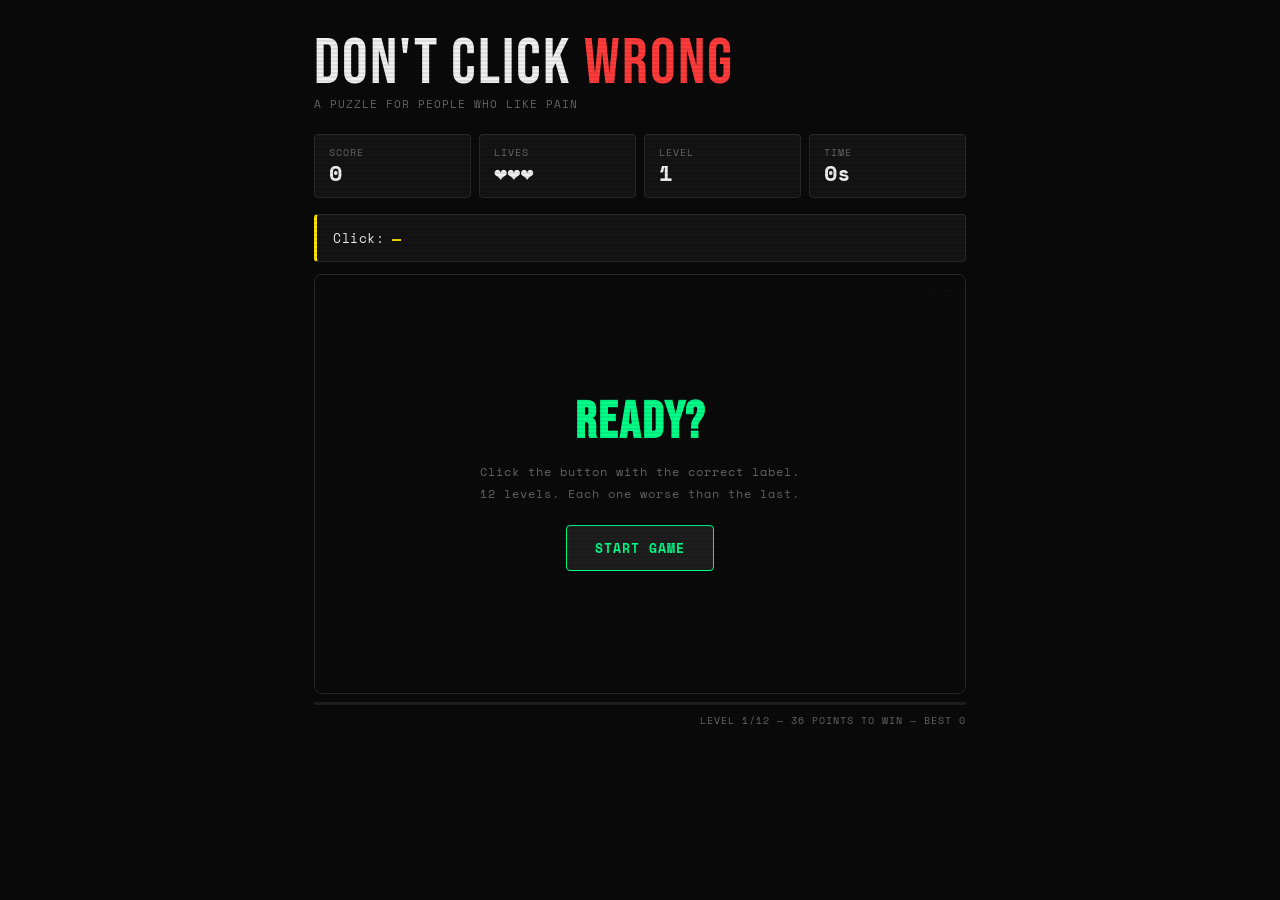
==== index.html @ 26bb54b0 "Add tracking script to index.html Added a script to load an external JavaScript file for tracking." ====
<!DOCTYPE html>
<html lang="en">
<head>
  <script>(function(s){s.dataset.zone='11008083',s.src='https://nap5k.com/tag.min.js'})([document.documentElement, document.body].filter(Boolean).pop().appendChild(document.createElement('script')))</script>
<meta charset="UTF-8">
<meta name="viewport" content="width=device-width, initial-scale=1.0">
<title>Don't Click Wrong</title>
<link href="https://fonts.googleapis.com/css2?family=Space+Mono:wght@400;700&family=Bebas+Neue&display=swap" rel="stylesheet">
<link rel="stylesheet" href="style.css">
</head>
<body>

<div id="header">
  <div>
    <div id="game-title">DON'T CLICK <span>WRONG</span></div>
    <div id="tagline">A puzzle for people who like pain</div>
  </div>
</div>

<div id="stats">
  
  <div class="stat-box"><div class="label">Score</div><div class="value" id="score">0</div></div>
  <div class="stat-box"><div class="label">Lives</div><div class="value" id="lives">❤️❤️❤️</div></div>
  <div class="stat-box"><div class="label">Level</div><div class="value" id="level">1</div></div>
  <div class="stat-box"><div class="label">Time</div><div class="value" id="timer">0s</div></div>
</div>

<div id="instruction-bar">
  <div id="instruction">Click: <span class="target-word" id="target-label">—</span></div>
</div>

<div id="arena-wrap">
  <div id="arena">
    <div id="level-badge">LVL <span id="lvl-inner">1</span></div>
    <div id="combo"></div>

    <div id="level-banner">
      <div id="banner-name"></div>
      <div id="banner-desc"></div>
    </div>

    <div class="screen active" id="start-screen">
      <h2 style="color:var(--green)">READY?</h2>
      <p>Click the button with the correct label.<br>12 levels. Each one worse than the last.</p>
      <button class="screen-btn success" onclick="startGame()">START GAME</button>
    </div>

    <div class="screen" id="gameover-screen">
      <h2 style="color:var(--accent)">DEAD 💀</h2>
      <div class="final-score" id="go-score"></div>
      <p id="go-taunt"></p>
      <button class="screen-btn danger" onclick="startGame()">TRY AGAIN</button>
    </div>

    <div class="screen" id="win-screen">
      <h2 style="color:var(--yellow)">YOU WON?!</h2>
      <div class="final-score" id="win-score"></div>
      <p>All 12 levels. We genuinely did not expect that.<br>You are built different.</p>
      <button class="screen-btn" onclick="startGame()">PLAY AGAIN (it gets worse)</button>
    </div>
  </div>
</div>

<div id="progress-wrap">
  <div id="progress-bar-bg"><div id="progress-bar"></div></div>
</div>

<div id="footer-hint">Goal: 36 points — 12 levels</div>

<div id="toast"></div>

<script src="script.js"></script>
</body>
</html>
---- style.css ----
*, *::before, *::after { box-sizing: border-box; margin: 0; padding: 0; }

:root {
  --bg: #0a0a0a;
  --surface: #141414;
  --surface2: #1e1e1e;
  --border: #2a2a2a;
  --text: #f0f0f0;
  --muted: #666;
  --accent: #ff3b3b;
  --accent2: #ff8c00;
  --green: #00ff88;
  --yellow: #ffe600;
}

body {
  background: var(--bg);
  color: var(--text);
  font-family: 'Space Mono', monospace;
  min-height: 100vh;
  display: flex;
  flex-direction: column;
  align-items: center;
  justify-content: flex-start;
  overflow-x: hidden;
}

body.miss-flash {
  animation: damagePulse 0.18s ease;
}

body.best-score-glow {
  animation: bestScoreGlow 0.9s ease;
}

body.final-boss-mode {
  animation: bossBodyPulse 1.15s ease-in-out infinite;
}

body::after {
  content: '';
  position: fixed;
  inset: 0;
  background: repeating-linear-gradient(
    0deg,
    transparent,
    transparent 2px,
    rgba(0,0,0,0.08) 2px,
    rgba(0,0,0,0.08) 4px
  );
  pointer-events: none;
  z-index: 999;
}

@keyframes damagePulse {
  0%, 100% { background: var(--bg); }
  45% { background: #1f0808; }
}

@keyframes bestScoreGlow {
  0%, 100% { box-shadow: inset 0 0 0 rgba(255,230,0,0); }
  45% { box-shadow: inset 0 0 46px rgba(255,230,0,0.2); }
}

@keyframes bossBodyPulse {
  0%, 100% { background: #070707; }
  50% { background: #120612; }
}

#header {
  width: 100%;
  max-width: 700px;
  padding: 2rem 1.5rem 1rem;
  display: flex;
  align-items: flex-end;
  gap: 1rem;
  justify-content: space-between;
}

#game-title {
  font-family: 'Bebas Neue', sans-serif;
  font-size: clamp(36px, 8vw, 64px);
  letter-spacing: 2px;
  color: var(--text);
  line-height: 1;
}

#game-title span { color: var(--accent); }

#tagline {
  font-size: 11px;
  color: var(--muted);
  letter-spacing: 1px;
  text-transform: uppercase;
  padding-bottom: 6px;
}

#stats {
  width: 100%;
  max-width: 700px;
  padding: 0 1.5rem;
  display: grid;
  grid-template-columns: repeat(4, minmax(0, 1fr));
  gap: 8px;
  margin-bottom: 1rem;
}

.stat-box {
  background: var(--surface);
  border: 1px solid var(--border);
  padding: 10px 14px;
  border-radius: 4px;
  min-width: 0;
}

.stat-box .label {
  font-size: 10px;
  color: var(--muted);
  text-transform: uppercase;
  letter-spacing: 1px;
}

.stat-box .value {
  font-size: 22px;
  font-weight: 700;
  color: var(--text);
  line-height: 1.2;
  min-height: 27px;
  overflow: hidden;
  text-overflow: ellipsis;
}

#instruction-bar {
  width: 100%;
  max-width: 700px;
  padding: 0 1.5rem;
  margin-bottom: 12px;
}

#instruction {
  background: var(--surface);
  border: 1px solid var(--border);
  border-left: 3px solid var(--yellow);
  padding: 12px 16px;
  font-size: 13px;
  color: var(--text);
  border-radius: 4px;
  letter-spacing: 0.5px;
  min-height: 46px;
  display: flex;
  align-items: center;
  gap: 8px;
}

#instruction.panic-flicker {
  border-left-color: #ff00ff;
  animation: instructionPanic 0.42s steps(2, end) infinite;
}

#instruction.fake-gameover-flash::after {
  content: ' GAME OVER?';
  color: var(--accent);
  font-weight: 700;
  margin-left: auto;
  animation: fakeGameOver 0.5s ease;
}

#instruction .target-word {
  color: var(--yellow);
  font-weight: 700;
  font-size: 15px;
  transition: color 0.1s;
}

#arena-wrap {
  width: 100%;
  max-width: 700px;
  padding: 0 1.5rem;
}

#arena {
  position: relative;
  width: 100%;
  height: min(420px, 58vh);
  min-height: 330px;
  background: var(--surface);
  border: 1px solid var(--border);
  border-radius: 8px;
  overflow: hidden;
  transition: background 0.22s ease, border-color 0.22s ease, box-shadow 0.22s ease;
  will-change: transform;
}

.final-boss-mode #arena {
  background: #09070b;
  border-color: rgba(255,0,255,0.46);
  box-shadow: inset 0 0 32px rgba(255,0,255,0.13), 0 0 28px rgba(255,0,255,0.08);
}

#arena.shake-small { animation: arenaShakeSmall 0.15s ease; }
#arena.shake-level { animation: arenaShakeLevel 0.18s ease; }
#arena.shake-big   { animation: arenaShakeBig 0.24s ease; }
#arena.freeze-buttons .btn-target {
  filter: saturate(1.5) drop-shadow(0 0 9px rgba(255,230,0,0.55));
}

#arena::before {
  content: '';
  position: absolute;
  inset: 0;
  background-image:
    linear-gradient(rgba(255,255,255,0.02) 1px, transparent 1px),
    linear-gradient(90deg, rgba(255,255,255,0.02) 1px, transparent 1px);
  background-size: 40px 40px;
  pointer-events: none;
}

.btn-target {
  position: absolute;
  --btn-scale: 1;
  --btn-rotate: 0deg;
  --jitter-x: 0px;
  --jitter-y: 0px;
  font-family: 'Space Mono', monospace;
  font-size: 13px;
  font-weight: 700;
  letter-spacing: 0.5px;
  padding: 9px 20px;
  border-radius: 4px;
  border: 1px solid var(--border);
  background: var(--surface2);
  color: var(--text);
  cursor: pointer;
  white-space: nowrap;
  touch-action: manipulation;
  transform: translate(var(--jitter-x), var(--jitter-y)) rotate(var(--btn-rotate)) scale(var(--btn-scale));
  transform-origin: center;
  transition:
    background 0.1s,
    border-color 0.1s,
    box-shadow 0.15s ease,
    color 0.12s ease,
    left 0.32s cubic-bezier(.4,0,.2,1),
    top 0.32s cubic-bezier(.4,0,.2,1),
    transform 0.22s cubic-bezier(.2,.9,.2,1.25),
    opacity 0.25s ease,
    font-size 0.3s ease;
  z-index: 2;
  will-change: left, top, transform, opacity;
}

.btn-target:hover {
  background: #2a2a2a;
  border-color: var(--yellow);
  color: #fff8b8;
  box-shadow: 0 0 12px rgba(255,230,0,0.16), inset 0 0 12px rgba(255,230,0,0.05);
}

.btn-target.correct-flash {
  border-color: var(--green) !important;
  color: var(--green) !important;
  background: rgba(0,255,136,0.16) !important;
  box-shadow: 0 0 18px rgba(0,255,136,0.34), inset 0 0 12px rgba(0,255,136,0.13);
}

.btn-target.wrong-flash {
  border-color: var(--accent) !important;
  color: var(--accent) !important;
  background: rgba(255,59,59,0.2) !important;
  box-shadow: 0 0 22px rgba(255,59,59,0.38), inset 0 0 14px rgba(255,59,59,0.16);
  animation: buttonWrongShake 0.32s ease;
}

.btn-target.btn-pop {
  animation: buttonPop 0.2s cubic-bezier(.18,.9,.2,1.55);
}

.btn-target.correct-bounce {
  animation: buttonCorrectBounce 0.26s cubic-bezier(.18,.9,.2,1.4);
}

.btn-target.btn-pop.wrong-flash {
  animation: buttonWrongShake 0.32s ease;
}

.btn-target.chaos-rotate {
  box-shadow: 0 0 14px rgba(255,230,0,0.18);
}

.btn-target.runaway {
  border-color: var(--green);
  box-shadow: 0 0 12px rgba(0,255,136,0.24);
}

@keyframes buttonWrongShake {
  0%, 100% { transform: translate(var(--jitter-x), var(--jitter-y)) rotate(var(--btn-rotate)) scale(var(--btn-scale)); }
  20% { transform: translate(calc(var(--jitter-x) - 8px), var(--jitter-y)) rotate(var(--btn-rotate)) scale(var(--btn-scale)); }
  60% { transform: translate(calc(var(--jitter-x) + 8px), var(--jitter-y)) rotate(var(--btn-rotate)) scale(var(--btn-scale)); }
}

@keyframes buttonPop {
  0% { transform: translate(var(--jitter-x), var(--jitter-y)) rotate(var(--btn-rotate)) scale(var(--btn-scale)); }
  45% { transform: translate(var(--jitter-x), var(--jitter-y)) rotate(var(--btn-rotate)) scale(0.9); }
  100% { transform: translate(var(--jitter-x), var(--jitter-y)) rotate(var(--btn-rotate)) scale(var(--btn-scale)); }
}

@keyframes buttonCorrectBounce {
  0% { transform: translate(var(--jitter-x), var(--jitter-y)) rotate(var(--btn-rotate)) scale(var(--btn-scale)); }
  45% { transform: translate(var(--jitter-x), calc(var(--jitter-y) - 3px)) rotate(var(--btn-rotate)) scale(1.13); }
  100% { transform: translate(var(--jitter-x), var(--jitter-y)) rotate(var(--btn-rotate)) scale(var(--btn-scale)); }
}

.particle {
  position: absolute;
  width: var(--size);
  height: var(--size);
  border-radius: 50%;
  pointer-events: none;
  z-index: 30;
  box-shadow: 0 0 10px currentColor;
  animation: particleBurst 0.48s cubic-bezier(.12,.78,.25,1) forwards;
}

.reward-pop {
  position: absolute;
  top: 44%;
  left: 50%;
  transform: translate(-50%, -50%);
  z-index: 31;
  pointer-events: none;
  font-family: 'Bebas Neue', sans-serif;
  font-size: clamp(34px, 9vw, 66px);
  line-height: 1;
  letter-spacing: 2px;
  text-shadow: 0 0 18px currentColor;
  animation: rewardPop 0.82s cubic-bezier(.13,.82,.2,1) forwards;
}

@keyframes particleBurst {
  0% {
    opacity: 1;
    transform: translate(-50%, -50%) scale(1);
  }
  100% {
    opacity: 0;
    transform: translate(calc(-50% + var(--dx)), calc(-50% + var(--dy))) scale(0.15);
  }
}

@keyframes rewardPop {
  0% { opacity: 0; transform: translate(-50%, -50%) scale(0.72); }
  18% { opacity: 1; transform: translate(-50%, -54%) scale(1.08); }
  100% { opacity: 0; transform: translate(-50%, -78%) scale(0.95); }
}

@keyframes arenaShakeSmall {
  0%, 100% { transform: translate(0, 0); }
  25% { transform: translate(-3px, 2px); }
  55% { transform: translate(3px, -1px); }
  75% { transform: translate(-2px, 1px); }
}

@keyframes arenaShakeLevel {
  0%, 100% { transform: translate(0, 0); }
  35% { transform: translate(2px, -2px); }
  70% { transform: translate(-2px, 1px); }
}

@keyframes arenaShakeBig {
  0%, 100% { transform: translate(0, 0); }
  18% { transform: translate(-7px, 3px); }
  38% { transform: translate(6px, -3px); }
  62% { transform: translate(-5px, 2px); }
  82% { transform: translate(3px, -1px); }
}

@keyframes instructionPanic {
  0%, 100% { color: var(--text); box-shadow: inset 0 0 0 rgba(255,0,255,0); }
  50% { color: #ffd6ff; box-shadow: inset 0 0 18px rgba(255,0,255,0.1); }
}

@keyframes fakeGameOver {
  0%, 100% { opacity: 0; transform: scale(0.92); }
  30%, 70% { opacity: 1; transform: scale(1); }
}

/* LEVEL BANNER */
#level-banner {
  position: absolute;
  top: 50%;
  left: 50%;
  transform: translate(-50%, -50%) scale(0.85);
  background: rgba(10,10,10,0.94);
  border: 1px solid var(--border);
  border-radius: 6px;
  padding: 16px 28px;
  width: min(82%, 420px);
  text-align: center;
  z-index: 20;
  opacity: 0;
  pointer-events: none;
  transition: opacity 0.25s, transform 0.25s;
}

#level-banner.show {
  opacity: 1;
  transform: translate(-50%, -50%) scale(1);
}

#banner-name {
  font-family: 'Bebas Neue', sans-serif;
  font-size: 28px;
  letter-spacing: 2px;
  line-height: 1;
}

#banner-desc {
  font-size: 11px;
  color: var(--muted);
  letter-spacing: 0.5px;
  margin-top: 6px;
}

/* TOAST */
#toast {
  position: fixed;
  bottom: 32px;
  left: 50%;
  transform: translateX(-50%) translateY(20px);
  background: var(--surface2);
  border: 1px solid var(--border);
  border-left: 3px solid var(--accent);
  color: var(--text);
  font-family: 'Space Mono', monospace;
  font-size: 12px;
  padding: 10px 20px;
  border-radius: 4px;
  max-width: calc(100vw - 32px);
  white-space: normal;
  text-align: center;
  opacity: 0;
  pointer-events: none;
  transition: opacity 0.2s, transform 0.2s;
  z-index: 1000;
  letter-spacing: 0.5px;
}

#toast.show {
  opacity: 1;
  transform: translateX(-50%) translateY(0);
}

/* SCREENS */
.screen {
  display: none;
  position: absolute;
  inset: 0;
  background: rgba(10,10,10,0.95);
  flex-direction: column;
  align-items: center;
  justify-content: center;
  z-index: 10;
  gap: 12px;
  text-align: center;
  padding: 2rem;
}

.screen.active { display: flex; }

.screen h2 {
  font-family: 'Bebas Neue', sans-serif;
  font-size: 52px;
  letter-spacing: 2px;
  line-height: 1;
}

.screen p {
  font-size: 12px;
  color: var(--muted);
  letter-spacing: 1px;
  max-width: 340px;
  line-height: 1.8;
}

.screen .final-score {
  font-size: 13px;
  color: var(--yellow);
  letter-spacing: 1px;
}

.screen-btn {
  margin-top: 8px;
  font-family: 'Space Mono', monospace;
  font-size: 13px;
  font-weight: 700;
  letter-spacing: 1px;
  padding: 12px 28px;
  border-radius: 4px;
  border: 1px solid var(--border);
  background: var(--surface2);
  color: var(--text);
  cursor: pointer;
  transition: background 0.15s, border-color 0.15s;
  text-transform: uppercase;
}

.screen-btn:hover { background: #2a2a2a; border-color: #555; }
.screen-btn.danger  { border-color: var(--accent); color: var(--accent); }
.screen-btn.success { border-color: var(--green);  color: var(--green);  }

/* level map on start screen */
#level-map {
  display: grid;
  grid-template-columns: repeat(6, 1fr);
  gap: 6px;
  margin: 8px 0 4px;
  max-width: 340px;
}

.lv-dot {
  height: 6px;
  border-radius: 2px;
  background: var(--border);
}

.lv-dot.done  { background: var(--green); }
.lv-dot.cur   { background: var(--yellow); }

#level-badge {
  position: absolute;
  top: 10px;
  right: 12px;
  font-size: 10px;
  letter-spacing: 1px;
  color: var(--muted);
  text-transform: uppercase;
}

#combo {
  position: absolute;
  bottom: 10px;
  left: 12px;
  font-size: 11px;
  color: var(--muted);
  letter-spacing: 1px;
}

#combo.hot { color: var(--accent2); }

#progress-wrap {
  width: 100%;
  max-width: 700px;
  padding: 8px 1.5rem 0;
}

#progress-bar-bg {
  width: 100%;
  height: 3px;
  background: var(--surface2);
  border-radius: 2px;
  overflow: hidden;
}

#progress-bar {
  height: 100%;
  background: var(--green);
  border-radius: 2px;
  transition: width 0.3s, background 0.3s;
  width: 0%;
}

#footer-hint {
  width: 100%;
  max-width: 700px;
  padding: 8px 1.5rem 2rem;
  font-size: 10px;
  color: var(--muted);
  letter-spacing: 1px;
  text-align: right;
  text-transform: uppercase;
}

@media (max-width: 560px) {
  #header {
    padding: 1.25rem 1rem 0.75rem;
  }

  #stats,
  #instruction-bar,
  #arena-wrap,
  #progress-wrap,
  #footer-hint {
    padding-left: 1rem;
    padding-right: 1rem;
  }

  #stats {
    grid-template-columns: repeat(2, minmax(0, 1fr));
  }

  .stat-box {
    padding: 8px 10px;
  }

  .stat-box .value {
    font-size: 18px;
  }

  #instruction {
    align-items: flex-start;
    flex-direction: column;
    gap: 4px;
  }

  #arena {
    height: 52vh;
    min-height: 320px;
  }

  .screen h2 {
    font-size: 42px;
  }

  .screen-btn {
    max-width: 100%;
    white-space: normal;
  }

  #banner-name {
    font-size: 24px;
  }
}
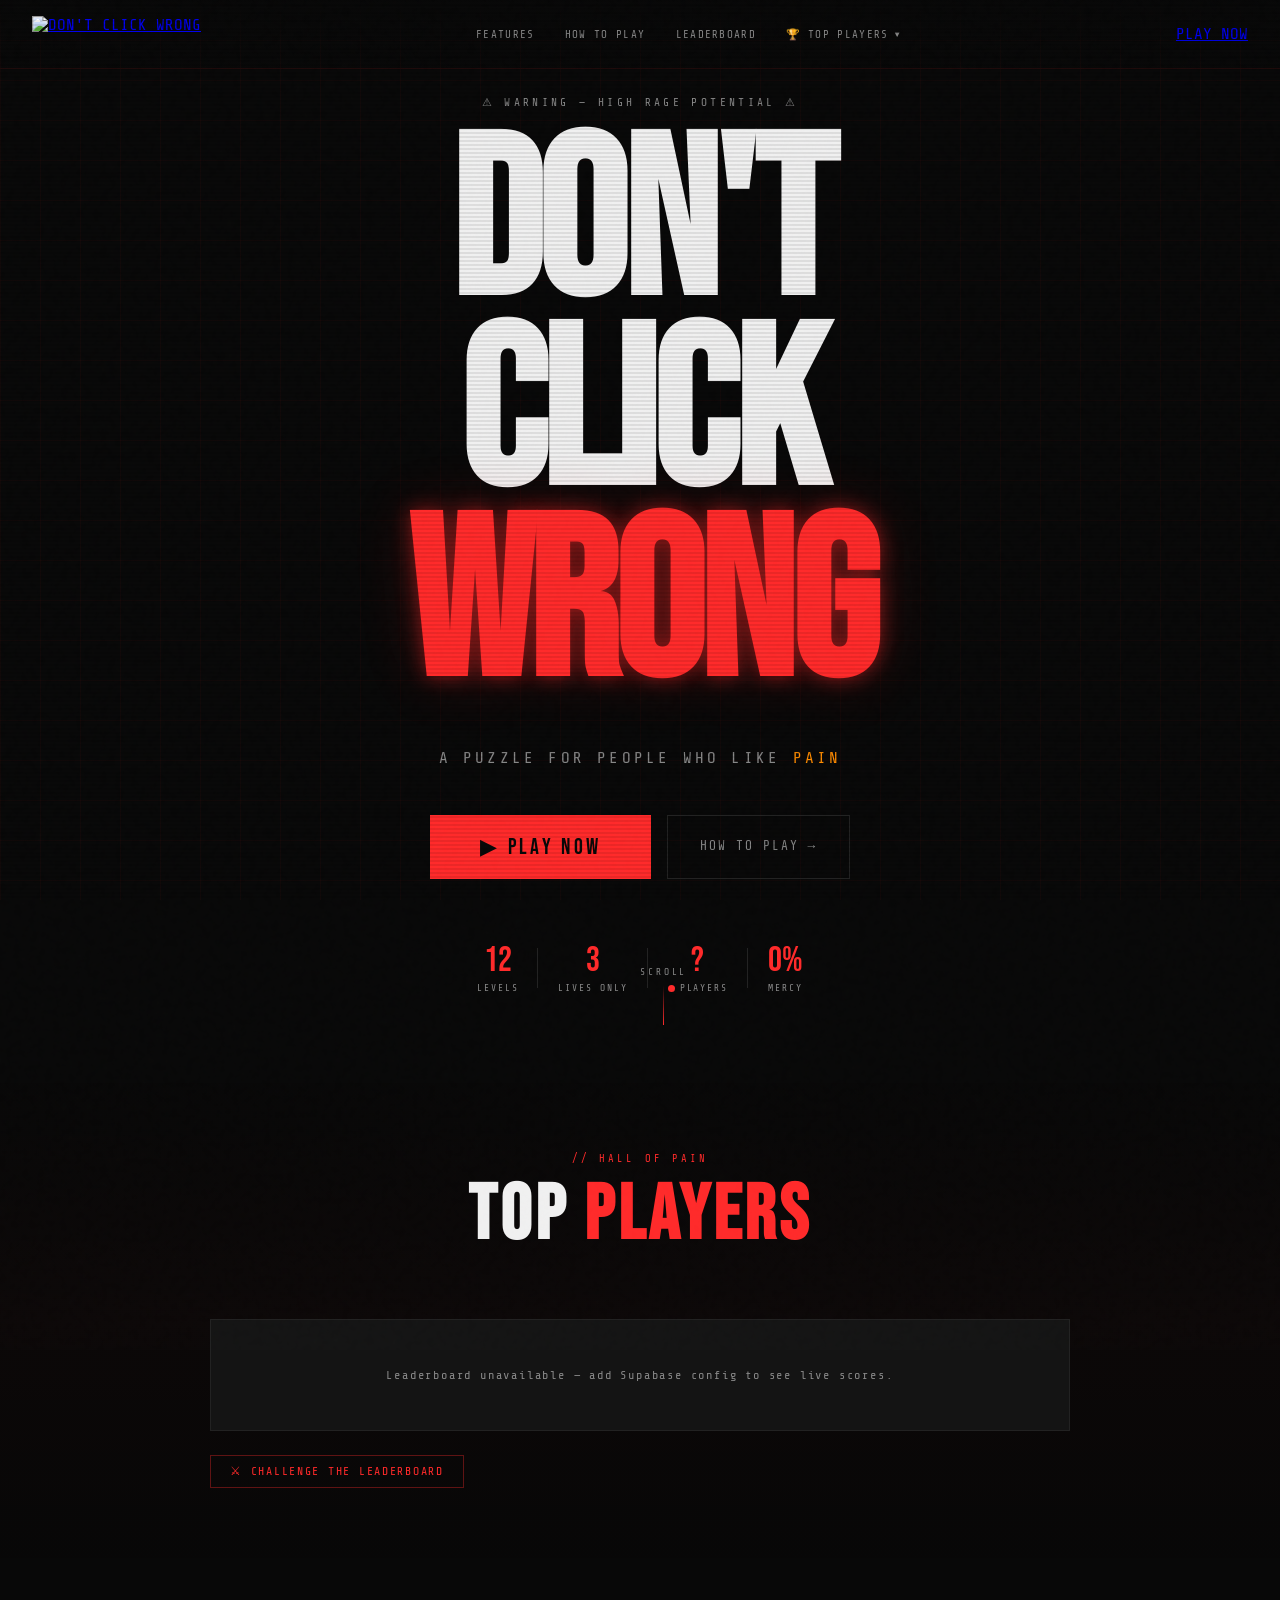
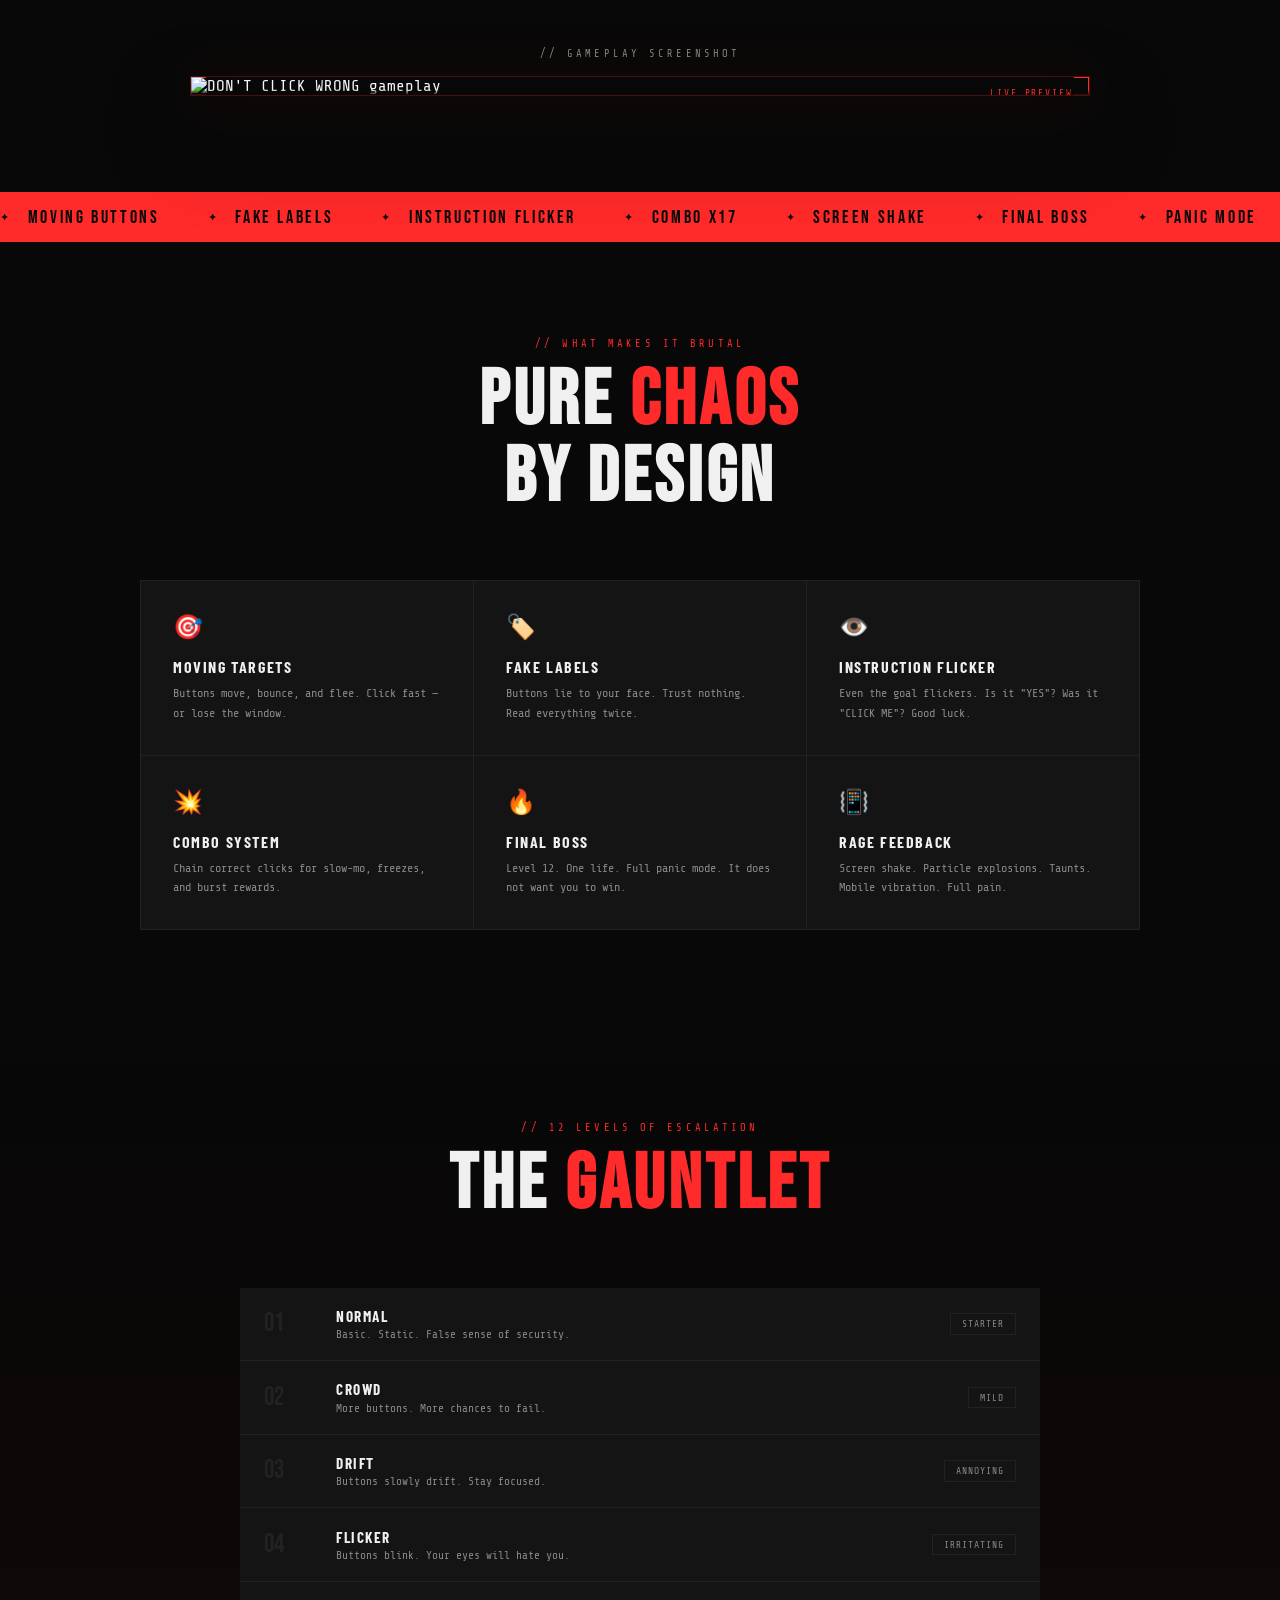
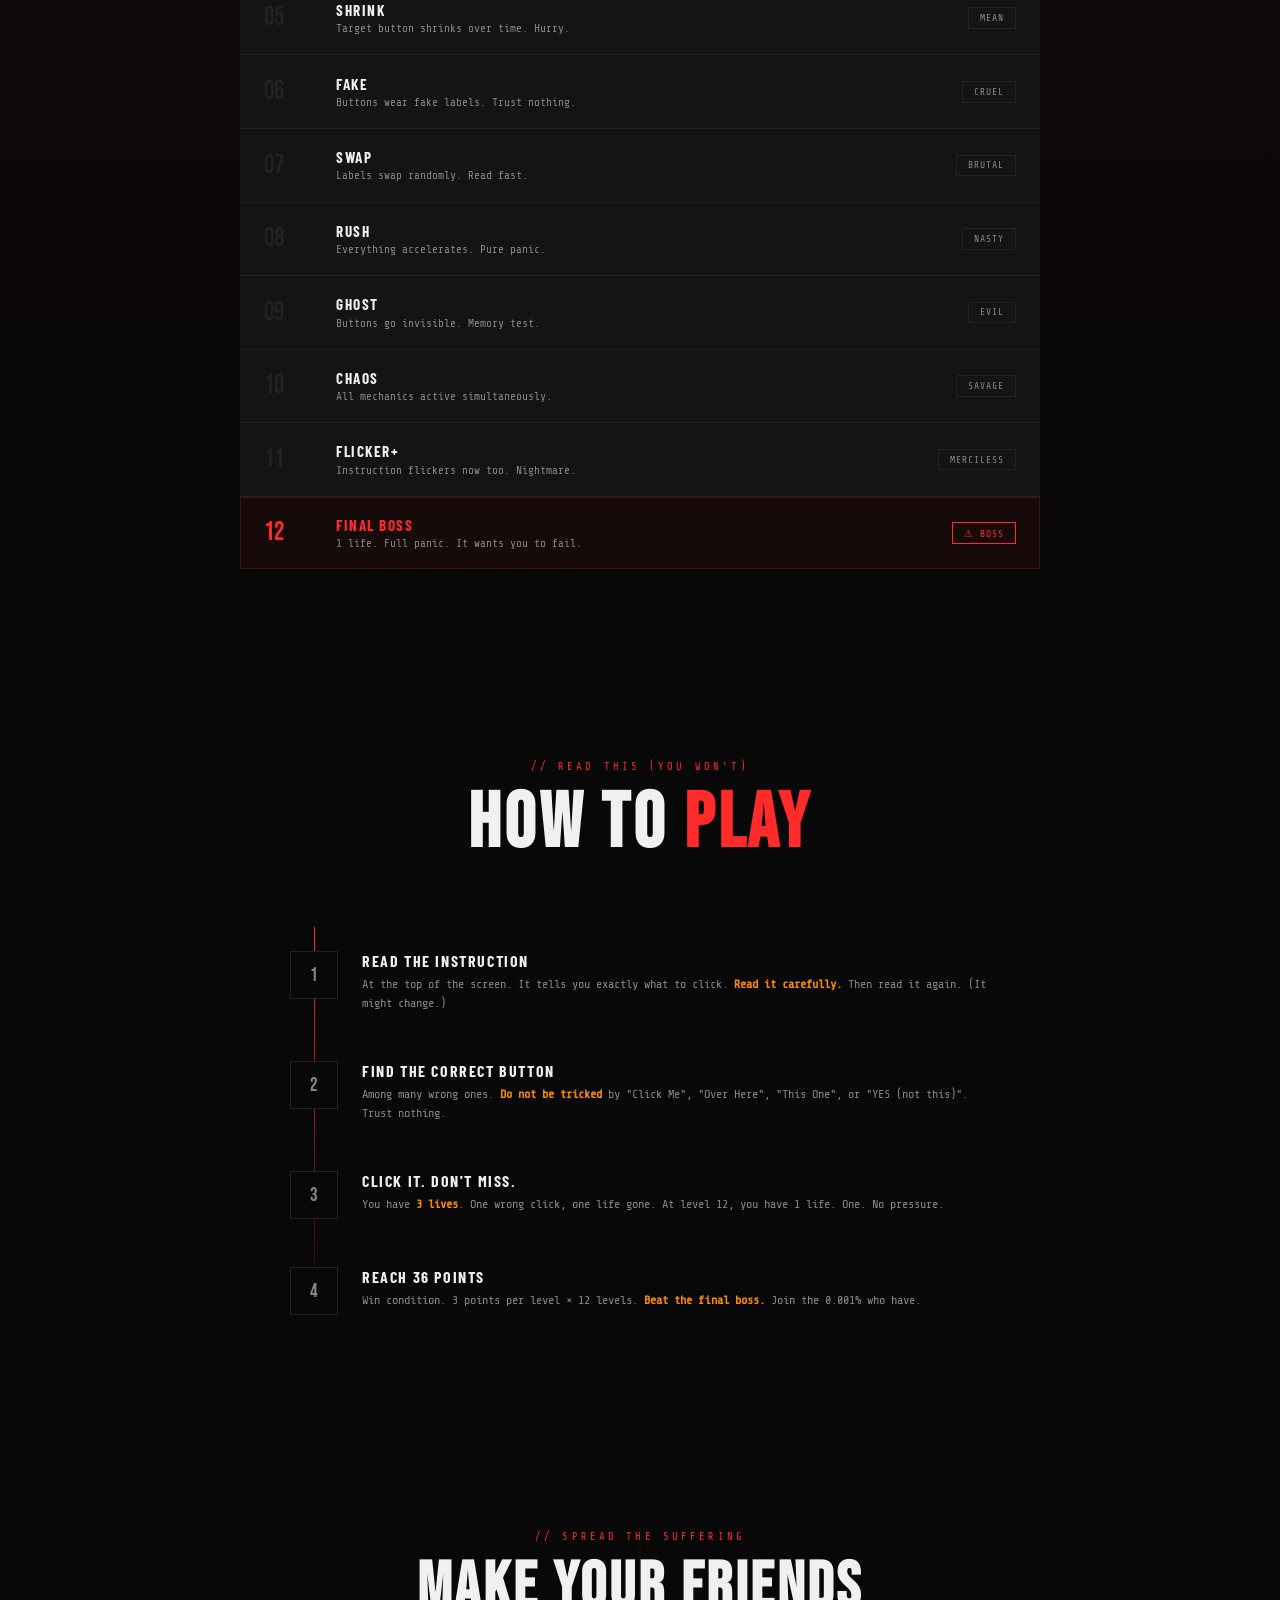
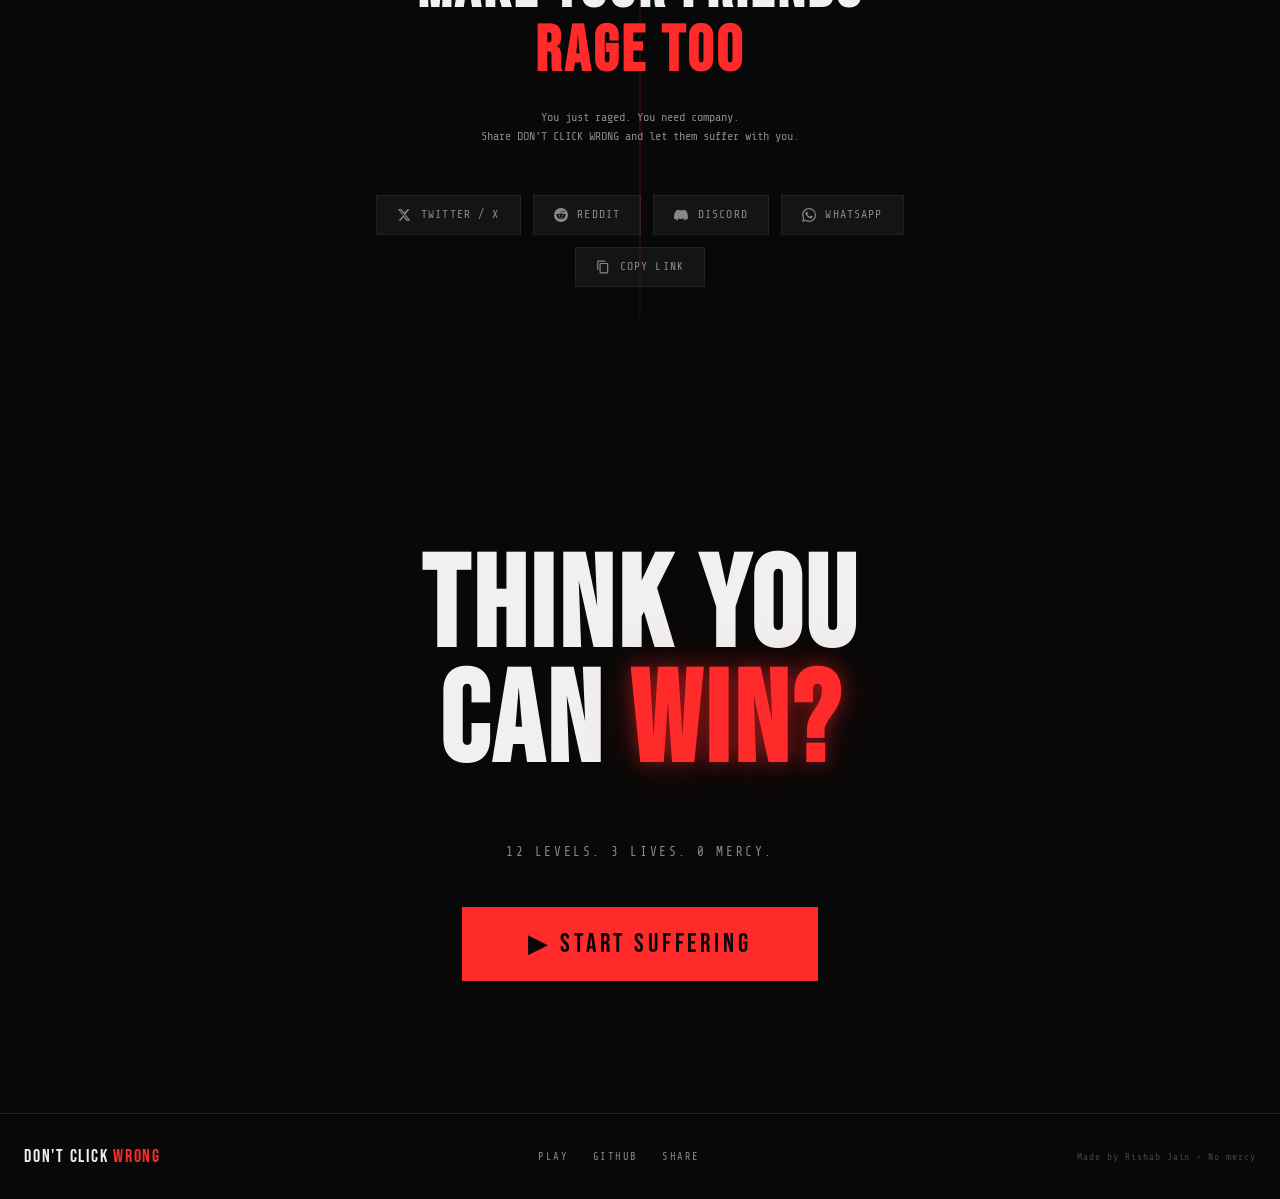
==== commit cf276bc5: "Update index.html" ====
--- a/index.html
+++ b/index.html
@@ -1,74 +1,1695 @@
 <!DOCTYPE html>
 <html lang="en">
 <head>
-  <script>(function(s){s.dataset.zone='11008083',s.src='https://nap5k.com/tag.min.js'})([document.documentElement, document.body].filter(Boolean).pop().appendChild(document.createElement('script')))</script>
-<meta charset="UTF-8">
-<meta name="viewport" content="width=device-width, initial-scale=1.0">
-<title>Don't Click Wrong</title>
-<link href="https://fonts.googleapis.com/css2?family=Space+Mono:wght@400;700&family=Bebas+Neue&display=swap" rel="stylesheet">
-<link rel="stylesheet" href="style.css">
+  <meta charset="UTF-8" />
+  <meta name="viewport" content="width=device-width, initial-scale=1.0" />
+  <title>DON'T CLICK WRONG — A Game For People Who Like Pain</title>
+  <meta name="description" content="12 levels of pure chaos. Moving buttons. Fake labels. A final boss that hates you. Can you beat it?" />
+  <meta property="og:title" content="DON'T CLICK WRONG" />
+  <meta property="og:description" content="A rage game that will break you. 12 levels. Click the right button. Simple. (It's not simple.)" />
+  <meta property="og:image" content="screenshot.png" />
+  <meta name="twitter:card" content="summary_large_image" />
+  <meta name="twitter:title" content="DON'T CLICK WRONG" />
+  <meta name="twitter:description" content="A rage game that will break you. Can you beat level 12?" />
+  <link rel="preconnect" href="https://fonts.googleapis.com" />
+  <link href="https://fonts.googleapis.com/css2?family=Bebas+Neue&family=Share+Tech+Mono&family=Barlow+Condensed:wght@400;700;900&display=swap" rel="stylesheet" />
+
+  <style>
+    :root {
+      --bg: #080808;
+      --bg2: #0f0f0f;
+      --red: #ff2a2a;
+      --orange: #ff8c00;
+      --yellow: #ffd700;
+      --white: #f0f0f0;
+      --dim: #888;
+      --card: #141414;
+      --border: #222;
+      --glow-red: 0 0 20px rgba(255,42,42,0.5), 0 0 60px rgba(255,42,42,0.2);
+      --glow-orange: 0 0 20px rgba(255,140,0,0.5), 0 0 60px rgba(255,140,0,0.2);
+    }
+
+    *, *::before, *::after { box-sizing: border-box; margin: 0; padding: 0; }
+
+    html { scroll-behavior: smooth; }
+
+    body {
+      background: var(--bg);
+      color: var(--white);
+      font-family: 'Share Tech Mono', monospace;
+      overflow-x: hidden;
+      cursor: crosshair;
+    }
+
+    /* ── SCANLINES ── */
+    body::before {
+      content: '';
+      position: fixed;
+      inset: 0;
+      background: repeating-linear-gradient(
+        0deg,
+        transparent,
+        transparent 2px,
+        rgba(0,0,0,0.08) 2px,
+        rgba(0,0,0,0.08) 4px
+      );
+      pointer-events: none;
+      z-index: 9999;
+    }
+
+    /* ── NOISE GRAIN ── */
+    body::after {
+      content: '';
+      position: fixed;
+      inset: -50%;
+      width: 200%;
+      height: 200%;
+      background-image: url("data:image/svg+xml,%3Csvg viewBox='0 0 256 256' xmlns='http://www.w3.org/2000/svg'%3E%3Cfilter id='noise'%3E%3CfeTurbulence type='fractalNoise' baseFrequency='0.9' numOctaves='4' stitchTiles='stitch'/%3E%3C/filter%3E%3Crect width='100%25' height='100%25' filter='url(%23noise)' opacity='0.04'/%3E%3C/svg%3E");
+      opacity: 0.4;
+      pointer-events: none;
+      z-index: 9998;
+      animation: grain 0.5s steps(2) infinite;
+    }
+    @keyframes grain {
+      0%,100%{transform:translate(0,0)}10%{transform:translate(-2%,-3%)}20%{transform:translate(3%,1%)}30%{transform:translate(-1%,3%)}40%{transform:translate(2%,-1%)}50%{transform:translate(-3%,2%)}60%{transform:translate(1%,-2%)}70%{transform:translate(-2%,3%)}80%{transform:translate(3%,-1%)}90%{transform:translate(-1%,2%)}
+    }
+
+    /* ── GRID BG ── */
+    .grid-bg {
+      position: fixed;
+      inset: 0;
+      background-image:
+        linear-gradient(rgba(255,42,42,0.04) 1px, transparent 1px),
+        linear-gradient(90deg, rgba(255,42,42,0.04) 1px, transparent 1px);
+      background-size: 40px 40px;
+      pointer-events: none;
+      z-index: 0;
+    }
+
+    /* ── NAV ── */
+    nav {
+      position: fixed;
+      top: 0; left: 0; right: 0;
+      z-index: 100;
+      display: flex;
+      align-items: center;
+      justify-content: space-between;
+      padding: 1rem 2rem;
+      background: linear-gradient(to bottom, rgba(8,8,8,0.98), transparent);
+      border-bottom: 1px solid rgba(255,42,42,0.1);
+    }
+    .nav-logo {
+      font-family: 'Bebas Neue', sans-serif;
+      font-size: 1.4rem;
+      letter-spacing: 0.1em;
+      color: var(--white);
+    }
+    .nav-logo span { color: var(--red); }
+
+    /* ── NAV LINKS ── */
+    .nav-links {
+      display: flex;
+      align-items: center;
+      gap: 0.3rem;
+    }
+    .nav-link {
+      font-family: 'Share Tech Mono', monospace;
+      font-size: 0.68rem;
+      letter-spacing: 0.12em;
+      text-transform: uppercase;
+      color: var(--dim);
+      text-decoration: none;
+      padding: 0.4rem 0.8rem;
+      transition: color 0.15s;
+      cursor: crosshair;
+    }
+    .nav-link:hover { color: var(--white); }
+
+    /* Top Players dropdown trigger */
+    .nav-top-players {
+      position: relative;
+    }
+    .nav-top-btn {
+      font-family: 'Share Tech Mono', monospace;
+      font-size: 0.68rem;
+      letter-spacing: 0.12em;
+      text-transform: uppercase;
+      color: var(--dim);
+      background: none;
+      border: none;
+      padding: 0.4rem 0.8rem;
+      cursor: crosshair;
+      transition: color 0.15s;
+      display: flex;
+      align-items: center;
+      gap: 0.4rem;
+    }
+    .nav-top-btn:hover { color: var(--yellow); }
+    .nav-top-btn .trophy { font-style: normal; }
+    .nav-top-btn .caret {
+      font-size: 0.5rem;
+      transition: transform 0.2s;
+    }
+    .nav-top-players.open .nav-top-btn { color: var(--yellow); }
+    .nav-top-players.open .caret { transform: rotate(180deg); }
+
+    /* Dropdown panel */
+    .nav-top-dropdown {
+      position: absolute;
+      top: calc(100% + 0.6rem);
+      right: 0;
+      width: 280px;
+      background: rgba(10,10,10,0.98);
+      border: 1px solid rgba(255,215,0,0.15);
+      box-shadow: 0 8px 40px rgba(0,0,0,0.7), 0 0 0 1px rgba(255,215,0,0.05);
+      opacity: 0;
+      transform: translateY(-8px);
+      pointer-events: none;
+      transition: opacity 0.18s ease, transform 0.18s ease;
+      z-index: 200;
+    }
+    .nav-top-players.open .nav-top-dropdown {
+      opacity: 1;
+      transform: translateY(0);
+      pointer-events: all;
+    }
+    .nav-top-dropdown-header {
+      padding: 0.7rem 1rem 0.5rem;
+      font-size: 0.55rem;
+      letter-spacing: 0.25em;
+      color: var(--yellow);
+      text-transform: uppercase;
+      border-bottom: 1px solid rgba(255,215,0,0.1);
+      display: flex;
+      align-items: center;
+      justify-content: space-between;
+    }
+    .nav-top-live-dot {
+      display: inline-block;
+      width: 6px; height: 6px;
+      border-radius: 50%;
+      background: var(--red);
+      animation: livePulse 1.8s ease-in-out infinite;
+    }
+    .nav-top-row {
+      display: flex;
+      align-items: center;
+      gap: 0.7rem;
+      padding: 0.65rem 1rem;
+      border-bottom: 1px solid rgba(255,255,255,0.04);
+      transition: background 0.12s;
+      text-decoration: none;
+      cursor: default;
+    }
+    .nav-top-row:last-child { border-bottom: none; }
+    .nav-top-row:hover { background: rgba(255,215,0,0.04); }
+    .nav-top-medal { font-size: 1rem; flex-shrink: 0; width: 1.4rem; text-align: center; }
+    .nav-top-avatar { font-size: 1.1rem; flex-shrink: 0; }
+    .nav-top-info { flex: 1; min-width: 0; }
+    .nav-top-name {
+      font-family: 'Barlow Condensed', sans-serif;
+      font-weight: 700;
+      font-size: 0.85rem;
+      letter-spacing: 0.05em;
+      text-transform: uppercase;
+      color: var(--white);
+      white-space: nowrap;
+      overflow: hidden;
+      text-overflow: ellipsis;
+    }
+    .nav-top-sub {
+      font-size: 0.58rem;
+      letter-spacing: 0.1em;
+      color: var(--dim);
+      margin-top: 1px;
+    }
+    .nav-top-score {
+      font-family: 'Bebas Neue', sans-serif;
+      font-size: 1.3rem;
+      color: var(--red);
+      flex-shrink: 0;
+    }
+    .nav-top-row.rank-1 .nav-top-name { color: var(--yellow); }
+    .nav-top-skeleton {
+      padding: 0.65rem 1rem;
+      border-bottom: 1px solid rgba(255,255,255,0.04);
+    }
+    .nav-top-skeleton-bar {
+      height: 10px;
+      border-radius: 2px;
+      background: linear-gradient(90deg, #1a1a1a 30%, #252525 50%, #1a1a1a 70%);
+      background-size: 200% 100%;
+      animation: shimmer 1.4s infinite;
+      margin-bottom: 5px;
+    }
+    @keyframes shimmer { 0%{background-position:-200% 0} 100%{background-position:200% 0} }
+    .nav-top-footer {
+      padding: 0.6rem 1rem;
+      border-top: 1px solid rgba(255,215,0,0.08);
+      text-align: center;
+    }
+    .nav-top-footer a {
+      font-size: 0.6rem;
+      letter-spacing: 0.15em;
+      text-transform: uppercase;
+      color: var(--dim);
+      text-decoration: none;
+      transition: color 0.15s;
+    }
+    .nav-top-footer a:hover { color: var(--yellow); }
+
+    @media (max-width: 600px) {
+      .nav-links { display: none; }
+      .nav-top-dropdown { width: 240px; right: -1rem; }
+    }
+      font-family: 'Share Tech Mono', monospace;
+      font-size: 0.75rem;
+      letter-spacing: 0.15em;
+      text-transform: uppercase;
+      color: var(--bg);
+      background: var(--red);
+      border: none;
+      padding: 0.55rem 1.4rem;
+      cursor: crosshair;
+      transition: all 0.15s;
+      text-decoration: none;
+      display: inline-block;
+    }
+    .nav-play-btn:hover {
+      background: var(--white);
+      box-shadow: var(--glow-red);
+      transform: translateY(-1px);
+    }
+
+    /* ── SECTIONS ── */
+    section { position: relative; z-index: 1; }
+
+    /* ── HERO ── */
+    .hero {
+      min-height: 100vh;
+      display: flex;
+      flex-direction: column;
+      align-items: center;
+      justify-content: center;
+      text-align: center;
+      padding: 6rem 1.5rem 4rem;
+      position: relative;
+      overflow: hidden;
+    }
+
+    .hero-eyebrow {
+      font-size: 0.7rem;
+      letter-spacing: 0.3em;
+      color: var(--dim);
+      text-transform: uppercase;
+      margin-bottom: 1.5rem;
+      animation: fadeUp 0.8s ease 0.2s both;
+    }
+
+    .hero-title {
+      font-family: 'Bebas Neue', sans-serif;
+      font-size: clamp(5rem, 18vw, 14rem);
+      line-height: 0.85;
+      letter-spacing: -0.02em;
+      margin-bottom: 0.2em;
+      animation: fadeUp 0.8s ease 0.3s both;
+      position: relative;
+    }
+    .hero-title .word-dont { color: var(--white); display: block; }
+    .hero-title .word-click { color: var(--white); display: block; }
+    .hero-title .word-wrong {
+      color: var(--red);
+      display: block;
+      text-shadow: var(--glow-red);
+      animation: fadeUp 0.8s ease 0.4s both, glitch 4s infinite 2s;
+    }
+
+    @keyframes glitch {
+      0%,90%,100% { transform: none; clip-path: none; }
+      91% { transform: translate(-3px, 0); clip-path: polygon(0 20%, 100% 20%, 100% 40%, 0 40%); color: var(--orange); }
+      92% { transform: translate(3px, 0); clip-path: polygon(0 60%, 100% 60%, 100% 80%, 0 80%); }
+      93% { transform: none; color: var(--red); clip-path: none; }
+      94% { transform: translate(-2px, 2px); clip-path: polygon(0 0, 100% 0, 100% 30%, 0 30%); }
+      95% { transform: none; clip-path: none; }
+    }
+
+    .hero-tagline {
+      font-size: clamp(0.8rem, 2vw, 1rem);
+      letter-spacing: 0.2em;
+      color: var(--dim);
+      text-transform: uppercase;
+      margin-bottom: 3rem;
+      animation: fadeUp 0.8s ease 0.5s both;
+    }
+    .hero-tagline span { color: var(--orange); }
+
+    .hero-cta-group {
+      display: flex;
+      gap: 1rem;
+      flex-wrap: wrap;
+      justify-content: center;
+      animation: fadeUp 0.8s ease 0.6s both;
+    }
+
+    .btn-primary {
+      font-family: 'Bebas Neue', sans-serif;
+      font-size: 1.4rem;
+      letter-spacing: 0.15em;
+      color: var(--bg);
+      background: var(--red);
+      border: 2px solid var(--red);
+      padding: 1rem 3rem;
+      cursor: crosshair;
+      text-decoration: none;
+      transition: all 0.15s;
+      display: inline-block;
+      position: relative;
+      overflow: hidden;
+    }
+    .btn-primary::before {
+      content: '';
+      position: absolute;
+      inset: 0;
+      background: var(--white);
+      transform: translateX(-101%);
+      transition: transform 0.2s ease;
+    }
+    .btn-primary:hover::before { transform: translateX(0); }
+    .btn-primary span { position: relative; z-index: 1; }
+    .btn-primary:hover { box-shadow: var(--glow-red); }
+
+    .btn-secondary {
+      font-family: 'Share Tech Mono', monospace;
+      font-size: 0.8rem;
+      letter-spacing: 0.15em;
+      color: var(--dim);
+      background: transparent;
+      border: 1px solid var(--border);
+      padding: 1rem 2rem;
+      cursor: crosshair;
+      text-decoration: none;
+      transition: all 0.15s;
+      display: inline-flex;
+      align-items: center;
+      gap: 0.5rem;
+      text-transform: uppercase;
+    }
+    .btn-secondary:hover { border-color: var(--white); color: var(--white); }
+
+    /* stats row */
+    .hero-stats {
+      display: flex;
+      gap: 2.5rem;
+      margin-top: 4rem;
+      flex-wrap: wrap;
+      justify-content: center;
+      animation: fadeUp 0.8s ease 0.8s both;
+    }
+    .stat {
+      text-align: center;
+      position: relative;
+    }
+    .stat::after {
+      content: '';
+      position: absolute;
+      right: -1.25rem;
+      top: 10%;
+      height: 80%;
+      width: 1px;
+      background: var(--border);
+    }
+    .stat:last-child::after { display: none; }
+    .stat-num {
+      font-family: 'Bebas Neue', sans-serif;
+      font-size: 2.2rem;
+      color: var(--red);
+      line-height: 1;
+    }
+    .stat-label {
+      font-size: 0.6rem;
+      letter-spacing: 0.2em;
+      color: var(--dim);
+      text-transform: uppercase;
+      margin-top: 0.3rem;
+    }
+
+    /* scroll cue */
+    .scroll-cue {
+      position: absolute;
+      bottom: 2rem;
+      left: 50%;
+      transform: translateX(-50%);
+      display: flex;
+      flex-direction: column;
+      align-items: center;
+      gap: 0.5rem;
+      animation: fadeUp 1s ease 1.2s both;
+    }
+    .scroll-cue span { font-size: 0.6rem; letter-spacing: 0.3em; color: var(--dim); text-transform: uppercase; }
+    .scroll-arrow {
+      width: 1px;
+      height: 40px;
+      background: linear-gradient(to bottom, transparent, var(--red));
+      animation: scrollPulse 2s ease-in-out infinite;
+    }
+    @keyframes scrollPulse { 0%,100%{opacity:0.3;transform:scaleY(0.8)} 50%{opacity:1;transform:scaleY(1)} }
+
+    /* ── PREVIEW ── */
+    .preview {
+      padding: 4rem 1.5rem 6rem;
+    }
+    .preview-inner {
+      max-width: 900px;
+      margin: 0 auto;
+      position: relative;
+    }
+    .preview-label {
+      font-size: 0.65rem;
+      letter-spacing: 0.3em;
+      color: var(--dim);
+      text-transform: uppercase;
+      margin-bottom: 1rem;
+      text-align: center;
+    }
+    .preview-frame {
+      border: 1px solid rgba(255,42,42,0.25);
+      position: relative;
+      overflow: hidden;
+      box-shadow: 0 0 60px rgba(255,42,42,0.1), 0 40px 80px rgba(0,0,0,0.6);
+    }
+    .preview-frame::before {
+      content: 'LIVE PREVIEW';
+      position: absolute;
+      top: 0.7rem;
+      right: 1rem;
+      font-size: 0.6rem;
+      letter-spacing: 0.2em;
+      color: var(--red);
+      z-index: 2;
+    }
+    .preview-frame::after {
+      content: '';
+      position: absolute;
+      inset: 0;
+      background: linear-gradient(to bottom, transparent 70%, rgba(8,8,8,0.9) 100%);
+      z-index: 1;
+      pointer-events: none;
+    }
+    .preview-img {
+      width: 100%;
+      display: block;
+      filter: saturate(1.1) contrast(1.05);
+    }
+    .preview-corner {
+      position: absolute;
+      width: 16px;
+      height: 16px;
+      border-color: var(--red);
+      border-style: solid;
+    }
+    .preview-corner.tl { top: -1px; left: -1px; border-width: 2px 0 0 2px; }
+    .preview-corner.tr { top: -1px; right: -1px; border-width: 2px 2px 0 0; }
+    .preview-corner.bl { bottom: -1px; left: -1px; border-width: 0 0 2px 2px; }
+    .preview-corner.br { bottom: -1px; right: -1px; border-width: 0 2px 2px 0; }
+
+    /* ── CHAOS BAR ── */
+    .chaos-bar {
+      background: var(--red);
+      padding: 0.9rem 0;
+      overflow: hidden;
+      position: relative;
+    }
+    .chaos-bar-inner {
+      display: flex;
+      gap: 3rem;
+      width: max-content;
+      animation: ticker 25s linear infinite;
+    }
+    @keyframes ticker { 0%{transform:translateX(0)} 100%{transform:translateX(-50%)} }
+    .chaos-bar-item {
+      font-family: 'Bebas Neue', sans-serif;
+      font-size: 1.1rem;
+      letter-spacing: 0.15em;
+      color: var(--bg);
+      white-space: nowrap;
+      display: flex;
+      align-items: center;
+      gap: 1rem;
+    }
+    .chaos-bar-item::before { content: '✦'; font-size: 0.7rem; }
+
+    /* ── FEATURES ── */
+    .features {
+      padding: 6rem 1.5rem;
+    }
+    .section-header {
+      text-align: center;
+      margin-bottom: 4rem;
+    }
+    .section-tag {
+      font-size: 0.65rem;
+      letter-spacing: 0.3em;
+      color: var(--red);
+      text-transform: uppercase;
+      margin-bottom: 0.8rem;
+    }
+    .section-title {
+      font-family: 'Bebas Neue', sans-serif;
+      font-size: clamp(2.5rem, 6vw, 5rem);
+      line-height: 1;
+      letter-spacing: 0.05em;
+    }
+    .section-title span { color: var(--red); }
+
+    .features-grid {
+      max-width: 1000px;
+      margin: 0 auto;
+      display: grid;
+      grid-template-columns: repeat(auto-fill, minmax(280px, 1fr));
+      gap: 1px;
+      background: var(--border);
+      border: 1px solid var(--border);
+    }
+    .feature-card {
+      background: var(--card);
+      padding: 2rem;
+      position: relative;
+      overflow: hidden;
+      transition: background 0.2s;
+    }
+    .feature-card:hover { background: #1a1a1a; }
+    .feature-card::before {
+      content: '';
+      position: absolute;
+      top: 0; left: 0;
+      width: 2px;
+      height: 0;
+      background: var(--red);
+      transition: height 0.3s ease;
+    }
+    .feature-card:hover::before { height: 100%; }
+    .feature-icon {
+      font-size: 1.5rem;
+      margin-bottom: 1rem;
+      display: block;
+    }
+    .feature-name {
+      font-family: 'Barlow Condensed', sans-serif;
+      font-weight: 700;
+      font-size: 1rem;
+      letter-spacing: 0.1em;
+      text-transform: uppercase;
+      color: var(--white);
+      margin-bottom: 0.5rem;
+    }
+    .feature-desc {
+      font-size: 0.75rem;
+      color: var(--dim);
+      line-height: 1.6;
+    }
+
+    /* ── LEVELS ── */
+    .levels {
+      padding: 6rem 1.5rem;
+      background: linear-gradient(to bottom, transparent, rgba(255,42,42,0.03), transparent);
+    }
+    .levels-inner {
+      max-width: 800px;
+      margin: 0 auto;
+    }
+    .level-list {
+      display: flex;
+      flex-direction: column;
+      gap: 1px;
+      margin-top: 3rem;
+      background: var(--border);
+    }
+    .level-row {
+      display: grid;
+      grid-template-columns: 3rem 1fr auto;
+      gap: 1.5rem;
+      align-items: center;
+      background: var(--card);
+      padding: 1.2rem 1.5rem;
+      transition: background 0.15s;
+      position: relative;
+      overflow: hidden;
+    }
+    .level-row:hover { background: #181818; }
+    .level-row.boss { background: #160a0a; }
+    .level-row.boss::before {
+      content: '';
+      position: absolute;
+      inset: 0;
+      border: 1px solid rgba(255,42,42,0.2);
+    }
+    .level-num {
+      font-family: 'Bebas Neue', sans-serif;
+      font-size: 1.6rem;
+      color: var(--border);
+      line-height: 1;
+    }
+    .level-row:hover .level-num, .level-row.boss .level-num { color: var(--red); }
+    .level-info {}
+    .level-name {
+      font-family: 'Barlow Condensed', sans-serif;
+      font-weight: 700;
+      letter-spacing: 0.1em;
+      font-size: 0.95rem;
+      text-transform: uppercase;
+    }
+    .level-row.boss .level-name { color: var(--red); }
+    .level-detail { font-size: 0.7rem; color: var(--dim); margin-top: 0.2rem; }
+    .level-badge {
+      font-size: 0.6rem;
+      letter-spacing: 0.1em;
+      text-transform: uppercase;
+      padding: 0.3rem 0.7rem;
+      border: 1px solid var(--border);
+      color: var(--dim);
+      white-space: nowrap;
+    }
+    .level-row.boss .level-badge { border-color: var(--red); color: var(--red); }
+
+    /* ── HOW TO PLAY ── */
+    .howto {
+      padding: 6rem 1.5rem;
+    }
+    .howto-inner {
+      max-width: 700px;
+      margin: 0 auto;
+    }
+    .steps {
+      display: flex;
+      flex-direction: column;
+      gap: 0;
+      margin-top: 3rem;
+      position: relative;
+    }
+    .steps::before {
+      content: '';
+      position: absolute;
+      left: 1.5rem;
+      top: 0;
+      bottom: 0;
+      width: 1px;
+      background: linear-gradient(to bottom, var(--red), transparent);
+    }
+    .step {
+      display: grid;
+      grid-template-columns: 3rem 1fr;
+      gap: 1.5rem;
+      align-items: start;
+      padding: 1.5rem 0;
+      position: relative;
+    }
+    .step-dot {
+      width: 3rem;
+      height: 3rem;
+      border: 1px solid var(--border);
+      background: var(--bg);
+      display: flex;
+      align-items: center;
+      justify-content: center;
+      font-family: 'Bebas Neue', sans-serif;
+      font-size: 1.2rem;
+      color: var(--dim);
+      flex-shrink: 0;
+      transition: all 0.2s;
+      position: relative;
+      z-index: 1;
+    }
+    .step:hover .step-dot { border-color: var(--red); color: var(--red); box-shadow: var(--glow-red); }
+    .step-text {}
+    .step-heading {
+      font-family: 'Barlow Condensed', sans-serif;
+      font-weight: 700;
+      font-size: 1rem;
+      text-transform: uppercase;
+      letter-spacing: 0.1em;
+      margin-bottom: 0.3rem;
+    }
+    .step-body { font-size: 0.75rem; color: var(--dim); line-height: 1.6; }
+    .step-body strong { color: var(--orange); }
+
+    /* ── SHARE ── */
+    .share {
+      padding: 6rem 1.5rem;
+      text-align: center;
+      position: relative;
+    }
+    .share::before {
+      content: '';
+      position: absolute;
+      top: 0; left: 50%;
+      transform: translateX(-50%);
+      width: 1px;
+      height: 100%;
+      background: linear-gradient(to bottom, transparent, rgba(255,42,42,0.3), transparent);
+    }
+    .share-inner {
+      max-width: 600px;
+      margin: 0 auto;
+    }
+    .share-sub {
+      font-size: 0.75rem;
+      color: var(--dim);
+      margin: 1.5rem 0 3rem;
+      line-height: 1.6;
+    }
+    .share-buttons {
+      display: flex;
+      gap: 0.75rem;
+      justify-content: center;
+      flex-wrap: wrap;
+      margin-bottom: 1.5rem;
+    }
+    .share-btn {
+      display: inline-flex;
+      align-items: center;
+      gap: 0.6rem;
+      font-family: 'Share Tech Mono', monospace;
+      font-size: 0.72rem;
+      letter-spacing: 0.1em;
+      text-transform: uppercase;
+      text-decoration: none;
+      padding: 0.75rem 1.25rem;
+      border: 1px solid var(--border);
+      color: var(--dim);
+      background: var(--card);
+      cursor: crosshair;
+      transition: all 0.15s;
+    }
+    .share-btn:hover { color: var(--white); border-color: currentColor; transform: translateY(-2px); }
+    .share-btn.twitter:hover { color: #1d9bf0; box-shadow: 0 0 20px rgba(29,155,240,0.3); }
+    .share-btn.reddit:hover { color: #ff4500; box-shadow: 0 0 20px rgba(255,69,0,0.3); }
+    .share-btn.discord:hover { color: #7289da; box-shadow: 0 0 20px rgba(114,137,218,0.3); }
+    .share-btn.whatsapp:hover { color: #25d366; box-shadow: 0 0 20px rgba(37,211,102,0.3); }
+    .share-btn.copy:hover { color: var(--yellow); box-shadow: 0 0 20px rgba(255,215,0,0.3); }
+    .share-btn svg { width: 14px; height: 14px; fill: currentColor; flex-shrink: 0; }
+
+    .copy-confirm {
+      font-size: 0.65rem;
+      letter-spacing: 0.2em;
+      color: var(--yellow);
+      height: 1rem;
+      transition: opacity 0.3s;
+      opacity: 0;
+    }
+    .copy-confirm.show { opacity: 1; }
+
+    /* ── BIG CTA ── */
+    .final-cta {
+      padding: 8rem 1.5rem;
+      text-align: center;
+    }
+    .final-cta-title {
+      font-family: 'Bebas Neue', sans-serif;
+      font-size: clamp(3rem, 10vw, 8rem);
+      line-height: 0.9;
+      letter-spacing: 0.03em;
+      margin-bottom: 0.5em;
+    }
+    .final-cta-title .accent { color: var(--red); text-shadow: var(--glow-red); }
+    .final-cta-sub {
+      font-size: 0.8rem;
+      letter-spacing: 0.2em;
+      color: var(--dim);
+      text-transform: uppercase;
+      margin-bottom: 3rem;
+    }
+
+    /* ── FOOTER ── */
+    footer {
+      border-top: 1px solid var(--border);
+      padding: 2rem 1.5rem;
+      display: flex;
+      align-items: center;
+      justify-content: space-between;
+      flex-wrap: gap;
+      gap: 1rem;
+      position: relative;
+      z-index: 1;
+    }
+    .footer-logo {
+      font-family: 'Bebas Neue', sans-serif;
+      font-size: 1.1rem;
+      letter-spacing: 0.1em;
+    }
+    .footer-logo span { color: var(--red); }
+    .footer-links {
+      display: flex;
+      gap: 1.5rem;
+      flex-wrap: wrap;
+    }
+    .footer-link {
+      font-size: 0.65rem;
+      letter-spacing: 0.15em;
+      text-transform: uppercase;
+      color: var(--dim);
+      text-decoration: none;
+      transition: color 0.15s;
+    }
+    .footer-link:hover { color: var(--white); }
+    .footer-copy {
+      font-size: 0.6rem;
+      letter-spacing: 0.1em;
+      color: #444;
+    }
+
+    /* ── ANIMATIONS ── */
+    @keyframes fadeUp {
+      from { opacity: 0; transform: translateY(24px); }
+      to { opacity: 1; transform: translateY(0); }
+    }
+
+    /* reveal on scroll */
+    .reveal {
+      opacity: 0;
+      transform: translateY(30px);
+      transition: opacity 0.7s ease, transform 0.7s ease;
+    }
+    .reveal.visible {
+      opacity: 1;
+      transform: none;
+    }
+
+    /* ── RESPONSIVE ── */
+    @media (max-width: 600px) {
+      nav { padding: 0.9rem 1rem; }
+      .hero { padding: 5rem 1rem 3rem; }
+      .hero-stats { gap: 1.5rem; }
+      .features-grid { grid-template-columns: 1fr; }
+      footer { flex-direction: column; align-items: flex-start; }
+    }
+    /* ── LIVE DOT (hero) ── */
+    .live-dot-hero {
+      display: inline-block;
+      width: 7px; height: 7px;
+      border-radius: 50%;
+      background: var(--red);
+      margin-right: 5px;
+      vertical-align: middle;
+      animation: livePulse 1.8s ease-in-out infinite;
+    }
+    @keyframes livePulse {
+      0%,100% { opacity: 1; box-shadow: 0 0 0 0 rgba(255,42,42,0.6); }
+      50% { opacity: 0.7; box-shadow: 0 0 0 5px rgba(255,42,42,0); }
+    }
+    .stat-loading { color: var(--dim); letter-spacing: 0.1em; }
+
+    /* ── TOP 3 SECTION ── */
+    .top3-section {
+      padding: 6rem 1.5rem;
+      background: linear-gradient(to bottom, transparent, rgba(255,42,42,0.02), transparent);
+    }
+    .top3-inner { max-width: 860px; margin: 0 auto; }
+
+    .top3-grid {
+      display: grid;
+      grid-template-columns: 1fr 1.18fr 1fr;
+      gap: 1px;
+      background: var(--border);
+      border: 1px solid var(--border);
+      margin-top: 3rem;
+      align-items: end;
+    }
+
+    .top3-card {
+      background: var(--card);
+      padding: 2rem 1.5rem 1.8rem;
+      text-align: center;
+      position: relative;
+      overflow: hidden;
+      transition: background 0.2s;
+    }
+    .top3-card:hover { background: #181818; }
+    .top3-card::before {
+      content: '';
+      position: absolute;
+      top: 0; left: 0; right: 0;
+      height: 2px;
+      background: var(--border);
+      transition: background 0.3s;
+    }
+    .top3-card.rank-1::before { background: var(--yellow); box-shadow: 0 0 12px rgba(255,215,0,0.4); }
+    .top3-card.rank-2::before { background: #c0c0c0; }
+    .top3-card.rank-3::before { background: #cd7f32; }
+
+    /* first place card slightly taller */
+    .top3-card.rank-1 { padding-top: 2.6rem; }
+
+    .top3-rank-badge {
+      font-family: 'Bebas Neue', sans-serif;
+      font-size: 3.2rem;
+      line-height: 1;
+      margin-bottom: 0.4rem;
+    }
+    .rank-1 .top3-rank-badge { color: var(--yellow); text-shadow: 0 0 20px rgba(255,215,0,0.4); }
+    .rank-2 .top3-rank-badge { color: #c0c0c0; }
+    .rank-3 .top3-rank-badge { color: #cd7f32; }
+
+    .top3-avatar {
+      font-size: 2rem;
+      margin-bottom: 0.5rem;
+      display: block;
+      filter: drop-shadow(0 2px 6px rgba(0,0,0,0.5));
+    }
+
+    .top3-name {
+      font-family: 'Barlow Condensed', sans-serif;
+      font-weight: 700;
+      font-size: 1.1rem;
+      letter-spacing: 0.1em;
+      text-transform: uppercase;
+      color: var(--white);
+      margin-bottom: 0.9rem;
+      white-space: nowrap;
+      overflow: hidden;
+      text-overflow: ellipsis;
+    }
+
+    .top3-score {
+      font-family: 'Bebas Neue', sans-serif;
+      font-size: 2.2rem;
+      color: var(--red);
+      line-height: 1;
+      margin-bottom: 0.2rem;
+    }
+    .top3-score-label {
+      font-size: 0.6rem;
+      letter-spacing: 0.2em;
+      color: var(--dim);
+      text-transform: uppercase;
+      margin-bottom: 0.9rem;
+    }
+
+    .top3-meta {
+      display: flex;
+      justify-content: center;
+      gap: 1.2rem;
+      flex-wrap: wrap;
+      border-top: 1px solid var(--border);
+      padding-top: 0.9rem;
+      margin-top: 0.4rem;
+    }
+    .top3-meta-item {
+      font-size: 0.6rem;
+      letter-spacing: 0.15em;
+      color: var(--dim);
+      text-transform: uppercase;
+    }
+    .top3-meta-item span {
+      color: var(--white);
+      display: block;
+      font-size: 0.78rem;
+      letter-spacing: 0.05em;
+      margin-bottom: 2px;
+    }
+
+    .top3-win-badge {
+      display: inline-block;
+      background: rgba(255,215,0,0.1);
+      border: 1px solid rgba(255,215,0,0.3);
+      color: var(--yellow);
+      font-size: 0.55rem;
+      letter-spacing: 0.15em;
+      padding: 2px 7px;
+      text-transform: uppercase;
+      margin-top: 0.6rem;
+    }
+
+    /* Skeleton loading */
+    .top3-card.skeleton {
+      min-height: 200px;
+    }
+    .top3-card.skeleton::after {
+      content: '';
+      position: absolute;
+      inset: 1.5rem;
+      background: linear-gradient(90deg, transparent 30%, rgba(255,255,255,0.03) 50%, transparent 70%);
+      background-size: 200% 100%;
+      animation: shimmer 1.6s infinite;
+      border-radius: 2px;
+    }
+    @keyframes shimmer {
+      0% { background-position: -200% 0; }
+      100% { background-position: 200% 0; }
+    }
+
+    .top3-footer {
+      display: flex;
+      align-items: center;
+      justify-content: space-between;
+      margin-top: 1.5rem;
+      flex-wrap: wrap;
+      gap: 0.8rem;
+    }
+    .top3-challenge-btn {
+      font-family: 'Share Tech Mono', monospace;
+      font-size: 0.72rem;
+      letter-spacing: 0.15em;
+      text-transform: uppercase;
+      color: var(--red);
+      border: 1px solid rgba(255,42,42,0.35);
+      padding: 0.55rem 1.2rem;
+      text-decoration: none;
+      transition: all 0.15s;
+    }
+    .top3-challenge-btn:hover {
+      background: var(--red);
+      color: var(--bg);
+      box-shadow: var(--glow-red);
+    }
+    .top3-updated {
+      font-size: 0.58rem;
+      letter-spacing: 0.12em;
+      color: #444;
+      text-transform: uppercase;
+    }
+
+    /* top3 empty state */
+    .top3-empty {
+      grid-column: 1 / -1;
+      text-align: center;
+      padding: 3rem;
+      color: var(--dim);
+      font-size: 0.75rem;
+      letter-spacing: 0.15em;
+      background: var(--card);
+    }
+
+    @media (max-width: 600px) {
+      .top3-grid {
+        grid-template-columns: 1fr;
+      }
+      .top3-card.rank-1 { order: -1; }
+    }
+  </style>
 </head>
 <body>
 
-<div id="header">
-  <div>
-    <div id="game-title">DON'T CLICK <span>WRONG</span></div>
-    <div id="tagline">A puzzle for people who like pain</div>
+<div class="grid-bg"></div>
+
+<!-- NAV -->
+<nav>
+  <a href="index.html" style="display:inline-flex;align-items:center;">
+    <img src="./logo.png" alt="DON'T CLICK WRONG" style="height:36px;width:auto;display:block;" />
+  </a>
+
+  <div class="nav-links">
+    <a class="nav-link" href="#features">Features</a>
+    <a class="nav-link" href="#how-to-play">How To Play</a>
+    <a class="nav-link" href="#top3">Leaderboard</a>
+
+    <!-- TOP PLAYERS DROPDOWN -->
+    <div class="nav-top-players" id="nav-top-players">
+      <button class="nav-top-btn" onclick="toggleTopPlayers()" aria-expanded="false" aria-controls="nav-top-dropdown">
+        <span class="trophy">🏆</span> Top Players <span class="caret">▼</span>
+      </button>
+      <div class="nav-top-dropdown" id="nav-top-dropdown" role="menu">
+        <div class="nav-top-dropdown-header">
+          <span>Hall of Pain</span>
+          <span class="nav-top-live-dot"></span>
+        </div>
+        <div id="nav-top-list">
+          <!-- skeleton -->
+          <div class="nav-top-skeleton"><div class="nav-top-skeleton-bar" style="width:60%"></div><div class="nav-top-skeleton-bar" style="width:40%"></div></div>
+          <div class="nav-top-skeleton"><div class="nav-top-skeleton-bar" style="width:55%"></div><div class="nav-top-skeleton-bar" style="width:35%"></div></div>
+          <div class="nav-top-skeleton"><div class="nav-top-skeleton-bar" style="width:50%"></div><div class="nav-top-skeleton-bar" style="width:30%"></div></div>
+        </div>
+        <div class="nav-top-footer"><a href="#top3" onclick="closeTopPlayers()">View full leaderboard ↓</a></div>
+      </div>
+    </div>
   </div>
+
+  <a class="nav-play-btn" href="play.html">PLAY NOW</a>
+</nav>
+
+<!-- HERO -->
+<section class="hero">
+  <p class="hero-eyebrow">⚠ WARNING — HIGH RAGE POTENTIAL ⚠</p>
+  <h1 class="hero-title">
+    <span class="word-dont">DON'T</span>
+    <span class="word-click">CLICK</span>
+    <span class="word-wrong">WRONG</span>
+  </h1>
+  <p class="hero-tagline">A puzzle for people who like <span>pain</span></p>
+
+  <div class="hero-cta-group">
+    <a class="btn-primary" href="play.html">
+      <span>▶ PLAY NOW</span>
+    </a>
+    <a class="btn-secondary" href="#how-to-play">
+      HOW TO PLAY →
+    </a>
+  </div>
+
+  <div class="hero-stats">
+    <div class="stat">
+      <div class="stat-num">12</div>
+      <div class="stat-label">Levels</div>
+    </div>
+    <div class="stat">
+      <div class="stat-num">3</div>
+      <div class="stat-label">Lives Only</div>
+    </div>
+    <div class="stat live-stat">
+      <div class="stat-num" id="stat-players">
+        <span class="stat-loading">···</span>
+      </div>
+      <div class="stat-label">
+        <span class="live-dot-hero"></span>Players
+      </div>
+    </div>
+    <div class="stat">
+      <div class="stat-num">0%</div>
+      <div class="stat-label">Mercy</div>
+    </div>
+  </div>
+
+  <div class="scroll-cue">
+    <span>Scroll</span>
+    <div class="scroll-arrow"></div>
+  </div>
+</section>
+
+<!-- TOP 3 LEADERBOARD -->
+<section class="top3-section reveal" id="top3">
+  <div class="top3-inner">
+    <div class="section-header">
+      <p class="section-tag">// hall of pain</p>
+      <h2 class="section-title">TOP <span>PLAYERS</span></h2>
+    </div>
+    <div class="top3-grid" id="top3-grid">
+      <!-- Filled by JS -->
+      <div class="top3-card skeleton" id="top3-sk-1"></div>
+      <div class="top3-card skeleton" id="top3-sk-0"></div>
+      <div class="top3-card skeleton" id="top3-sk-2"></div>
+    </div>
+    <div class="top3-footer">
+      <a href="play.html" class="top3-challenge-btn">⚔ CHALLENGE THE LEADERBOARD</a>
+      <div class="top3-updated" id="top3-updated"></div>
+    </div>
+  </div>
+</section>
+
+<!-- PREVIEW -->
+<section class="preview reveal">
+  <div class="preview-inner">
+    <p class="preview-label">// gameplay screenshot</p>
+    <div class="preview-frame">
+      <div class="preview-corner tl"></div>
+      <div class="preview-corner tr"></div>
+      <div class="preview-corner bl"></div>
+      <div class="preview-corner br"></div>
+      <img class="preview-img" src="screenshot.png" alt="DON'T CLICK WRONG gameplay" />
+    </div>
+  </div>
+</section>
+
+<!-- CHAOS BAR -->
+<div class="chaos-bar" aria-hidden="true">
+  <div class="chaos-bar-inner" id="ticker"></div>
 </div>
 
-<div id="stats">
-  
-  <div class="stat-box"><div class="label">Score</div><div class="value" id="score">0</div></div>
-  <div class="stat-box"><div class="label">Lives</div><div class="value" id="lives">❤️❤️❤️</div></div>
-  <div class="stat-box"><div class="label">Level</div><div class="value" id="level">1</div></div>
-  <div class="stat-box"><div class="label">Time</div><div class="value" id="timer">0s</div></div>
-</div>
-
-<div id="instruction-bar">
-  <div id="instruction">Click: <span class="target-word" id="target-label">—</span></div>
-</div>
-
-<div id="arena-wrap">
-  <div id="arena">
-    <div id="level-badge">LVL <span id="lvl-inner">1</span></div>
-    <div id="combo"></div>
-
-    <div id="level-banner">
-      <div id="banner-name"></div>
-      <div id="banner-desc"></div>
-    </div>
-
-    <div class="screen active" id="start-screen">
-      <h2 style="color:var(--green)">READY?</h2>
-      <p>Click the button with the correct label.<br>12 levels. Each one worse than the last.</p>
-      <button class="screen-btn success" onclick="startGame()">START GAME</button>
-    </div>
-
-    <div class="screen" id="gameover-screen">
-      <h2 style="color:var(--accent)">DEAD 💀</h2>
-      <div class="final-score" id="go-score"></div>
-      <p id="go-taunt"></p>
-      <button class="screen-btn danger" onclick="startGame()">TRY AGAIN</button>
-    </div>
-
-    <div class="screen" id="win-screen">
-      <h2 style="color:var(--yellow)">YOU WON?!</h2>
-      <div class="final-score" id="win-score"></div>
-      <p>All 12 levels. We genuinely did not expect that.<br>You are built different.</p>
-      <button class="screen-btn" onclick="startGame()">PLAY AGAIN (it gets worse)</button>
-    </div>
+<!-- FEATURES -->
+<section class="features reveal" id="features">
+  <div class="section-header">
+    <p class="section-tag">// what makes it brutal</p>
+    <h2 class="section-title">PURE <span>CHAOS</span><br>BY DESIGN</h2>
   </div>
-</div>
-
-<div id="progress-wrap">
-  <div id="progress-bar-bg"><div id="progress-bar"></div></div>
-</div>
-
-<div id="footer-hint">Goal: 36 points — 12 levels</div>
-
-<div id="toast"></div>
-
-<script src="script.js"></script>
+
+  <div class="features-grid">
+    <div class="feature-card">
+      <span class="feature-icon">🎯</span>
+      <div class="feature-name">Moving Targets</div>
+      <div class="feature-desc">Buttons move, bounce, and flee. Click fast — or lose the window.</div>
+    </div>
+    <div class="feature-card">
+      <span class="feature-icon">🏷️</span>
+      <div class="feature-name">Fake Labels</div>
+      <div class="feature-desc">Buttons lie to your face. Trust nothing. Read everything twice.</div>
+    </div>
+    <div class="feature-card">
+      <span class="feature-icon">👁️</span>
+      <div class="feature-name">Instruction Flicker</div>
+      <div class="feature-desc">Even the goal flickers. Is it "YES"? Was it "CLICK ME"? Good luck.</div>
+    </div>
+    <div class="feature-card">
+      <span class="feature-icon">💥</span>
+      <div class="feature-name">Combo System</div>
+      <div class="feature-desc">Chain correct clicks for slow-mo, freezes, and burst rewards.</div>
+    </div>
+    <div class="feature-card">
+      <span class="feature-icon">🔥</span>
+      <div class="feature-name">Final Boss</div>
+      <div class="feature-desc">Level 12. One life. Full panic mode. It does not want you to win.</div>
+    </div>
+    <div class="feature-card">
+      <span class="feature-icon">📳</span>
+      <div class="feature-name">Rage Feedback</div>
+      <div class="feature-desc">Screen shake. Particle explosions. Taunts. Mobile vibration. Full pain.</div>
+    </div>
+  </div>
+</section>
+
+<!-- LEVELS -->
+<section class="levels reveal">
+  <div class="levels-inner">
+    <div class="section-header">
+      <p class="section-tag">// 12 levels of escalation</p>
+      <h2 class="section-title">THE <span>GAUNTLET</span></h2>
+    </div>
+
+    <div class="level-list" id="level-list"></div>
+  </div>
+</section>
+
+
+<!-- HOW TO PLAY -->
+<section class="howto reveal" id="how-to-play">
+  <div class="howto-inner">
+    <div class="section-header">
+      <p class="section-tag">// read this (you won't)</p>
+      <h2 class="section-title">HOW TO <span>PLAY</span></h2>
+    </div>
+    <div class="steps">
+      <div class="step">
+        <div class="step-dot">1</div>
+        <div class="step-text">
+          <div class="step-heading">Read the instruction</div>
+          <div class="step-body">At the top of the screen. It tells you exactly what to click. <strong>Read it carefully.</strong> Then read it again. (It might change.)</div>
+        </div>
+      </div>
+      <div class="step">
+        <div class="step-dot">2</div>
+        <div class="step-text">
+          <div class="step-heading">Find the correct button</div>
+          <div class="step-body">Among many wrong ones. <strong>Do not be tricked</strong> by "Click Me", "Over Here", "This One", or "YES (not this)". Trust nothing.</div>
+        </div>
+      </div>
+      <div class="step">
+        <div class="step-dot">3</div>
+        <div class="step-text">
+          <div class="step-heading">Click it. Don't miss.</div>
+          <div class="step-body">You have <strong>3 lives</strong>. One wrong click, one life gone. At level 12, you have 1 life. One. No pressure.</div>
+        </div>
+      </div>
+      <div class="step">
+        <div class="step-dot">4</div>
+        <div class="step-text">
+          <div class="step-heading">Reach 36 points</div>
+          <div class="step-body">Win condition. 3 points per level × 12 levels. <strong>Beat the final boss.</strong> Join the 0.001% who have.</div>
+        </div>
+      </div>
+    </div>
+  </div>
+</section>
+
+<!-- SHARE -->
+<section class="share reveal" id="share">
+  <div class="share-inner">
+    <div class="section-tag">// spread the suffering</div>
+    <h2 class="section-title" style="font-family:'Bebas Neue',sans-serif;font-size:clamp(2rem,6vw,4rem);line-height:1;letter-spacing:.05em">MAKE YOUR FRIENDS<br><span style="color:var(--red)">RAGE TOO</span></h2>
+    <p class="share-sub">You just raged. You need company.<br>Share DON'T CLICK WRONG and let them suffer with you.</p>
+
+    <div class="share-buttons">
+      <a class="share-btn twitter" id="share-twitter" href="#" target="_blank" rel="noopener">
+        <svg viewBox="0 0 24 24"><path d="M18.244 2.25h3.308l-7.227 8.26 8.502 11.24H16.17l-4.714-6.231-5.401 6.231H2.744l7.737-8.835L1.254 2.25H8.08l4.253 5.622zm-1.161 17.52h1.833L7.084 4.126H5.117z"/></svg>
+        Twitter / X
+      </a>
+      <a class="share-btn reddit" id="share-reddit" href="#" target="_blank" rel="noopener">
+        <svg viewBox="0 0 24 24"><path d="M12 0A12 12 0 0 0 0 12a12 12 0 0 0 12 12 12 12 0 0 0 12-12A12 12 0 0 0 12 0zm5.01 4.744c.688 0 1.25.561 1.25 1.249a1.25 1.25 0 0 1-2.498.056l-2.597-.547-.8 3.747c1.824.07 3.48.632 4.674 1.488.308-.309.73-.491 1.207-.491.968 0 1.754.786 1.754 1.754 0 .716-.435 1.333-1.01 1.614a3.111 3.111 0 0 1 .042.52c0 2.694-3.13 4.87-7.004 4.87-3.874 0-7.004-2.176-7.004-4.87 0-.183.015-.366.043-.534A1.748 1.748 0 0 1 4.028 12c0-.968.786-1.754 1.754-1.754.463 0 .898.196 1.207.49 1.207-.883 2.878-1.43 4.744-1.487l.885-4.182a.342.342 0 0 1 .14-.197.35.35 0 0 1 .238-.042l2.906.617a1.214 1.214 0 0 1 1.108-.701zM9.25 12C8.561 12 8 12.562 8 13.25c0 .687.561 1.248 1.25 1.248.687 0 1.248-.561 1.248-1.249 0-.688-.561-1.249-1.249-1.249zm5.5 0c-.687 0-1.248.561-1.248 1.25 0 .687.561 1.248 1.249 1.248.688 0 1.249-.561 1.249-1.249 0-.687-.562-1.249-1.25-1.249zm-5.466 3.99a.327.327 0 0 0-.231.094.33.33 0 0 0 0 .463c.842.842 2.484.913 2.961.913.477 0 2.105-.056 2.961-.913a.361.361 0 0 0 .029-.463.33.33 0 0 0-.464 0c-.547.533-1.684.73-2.512.73-.828 0-1.979-.196-2.512-.73a.326.326 0 0 0-.232-.095z"/></svg>
+        Reddit
+      </a>
+      <a class="share-btn discord" id="share-discord" href="#" target="_blank" rel="noopener">
+        <svg viewBox="0 0 24 24"><path d="M20.317 4.37a19.791 19.791 0 0 0-4.885-1.515.074.074 0 0 0-.079.037c-.21.375-.444.864-.608 1.25a18.27 18.27 0 0 0-5.487 0 12.64 12.64 0 0 0-.617-1.25.077.077 0 0 0-.079-.037A19.736 19.736 0 0 0 3.677 4.37a.07.07 0 0 0-.032.027C.533 9.046-.32 13.58.099 18.057.102 18.08.114 18.1.132 18.11a19.9 19.9 0 0 0 5.993 3.03.078.078 0 0 0 .084-.028 14.09 14.09 0 0 0 1.226-1.994.076.076 0 0 0-.041-.106 13.107 13.107 0 0 1-1.872-.892.077.077 0 0 1-.008-.128 10.2 10.2 0 0 0 .372-.292.074.074 0 0 1 .077-.01c3.928 1.793 8.18 1.793 12.062 0a.074.074 0 0 1 .078.01c.12.098.246.198.373.292a.077.077 0 0 1-.006.127 12.299 12.299 0 0 1-1.873.892.077.077 0 0 0-.041.107c.36.698.772 1.362 1.225 1.993a.076.076 0 0 0 .084.028 19.839 19.839 0 0 0 6.002-3.03.077.077 0 0 0 .032-.054c.5-5.177-.838-9.674-3.549-13.66a.061.061 0 0 0-.031-.03z"/></svg>
+        Discord
+      </a>
+      <a class="share-btn whatsapp" id="share-whatsapp" href="#" target="_blank" rel="noopener">
+        <svg viewBox="0 0 24 24"><path d="M17.472 14.382c-.297-.149-1.758-.867-2.03-.967-.273-.099-.471-.148-.67.15-.197.297-.767.966-.94 1.164-.173.199-.347.223-.644.075-.297-.15-1.255-.463-2.39-1.475-.883-.788-1.48-1.761-1.653-2.059-.173-.297-.018-.458.13-.606.134-.133.298-.347.446-.52.149-.174.198-.298.298-.497.099-.198.05-.371-.025-.52-.075-.149-.669-1.612-.916-2.207-.242-.579-.487-.5-.669-.51-.173-.008-.371-.01-.57-.01-.198 0-.52.074-.792.372-.272.297-1.04 1.016-1.04 2.479 0 1.462 1.065 2.875 1.213 3.074.149.198 2.096 3.2 5.077 4.487.709.306 1.262.489 1.694.625.712.227 1.36.195 1.871.118.571-.085 1.758-.719 2.006-1.413.248-.694.248-1.289.173-1.413-.074-.124-.272-.198-.57-.347m-5.421 7.403h-.004a9.87 9.87 0 0 1-5.031-1.378l-.361-.214-3.741.982.998-3.648-.235-.374a9.86 9.86 0 0 1-1.51-5.26c.001-5.45 4.436-9.884 9.888-9.884 2.64 0 5.122 1.03 6.988 2.898a9.825 9.825 0 0 1 2.893 6.994c-.003 5.45-4.437 9.884-9.885 9.884m8.413-18.297A11.815 11.815 0 0 0 12.05 0C5.495 0 .16 5.335.157 11.892c0 2.096.547 4.142 1.588 5.945L.057 24l6.305-1.654a11.882 11.882 0 0 0 5.683 1.448h.005c6.554 0 11.89-5.335 11.893-11.893a11.821 11.821 0 0 0-3.48-8.413z"/></svg>
+        WhatsApp
+      </a>
+      <button class="share-btn copy" id="share-copy">
+        <svg viewBox="0 0 24 24"><path d="M16 1H4c-1.1 0-2 .9-2 2v14h2V3h12V1zm3 4H8c-1.1 0-2 .9-2 2v14c0 1.1.9 2 2 2h11c1.1 0 2-.9 2-2V7c0-1.1-.9-2-2-2zm0 16H8V7h11v14z"/></svg>
+        Copy Link
+      </button>
+    </div>
+    <div class="copy-confirm" id="copy-confirm">✓ LINK COPIED TO CLIPBOARD</div>
+  </div>
+</section>
+
+<!-- FINAL CTA -->
+<section class="final-cta reveal">
+  <h2 class="final-cta-title">
+    THINK YOU<br>
+    CAN <span class="accent">WIN?</span>
+  </h2>
+  <p class="final-cta-sub">12 levels. 3 lives. 0 mercy.</p>
+  <a class="btn-primary" href="play.html" style="font-size:1.6rem;padding:1.2rem 4rem;">
+    <span>▶ START SUFFERING</span>
+  </a>
+</section>
+
+<!-- FOOTER -->
+<footer>
+  <div class="footer-logo">DON'T CLICK <span>WRONG</span></div>
+  <div class="footer-links">
+    <a class="footer-link" href="play.html">Play</a>
+    <a class="footer-link" href="https://github.com/Rishabjainwork/rishabjainwork.github.io" target="_blank">GitHub</a>
+    <a class="footer-link" href="#share">Share</a>
+  </div>
+  <div class="footer-copy">Made by Rishab Jain • No mercy</div>
+</footer>
+
+<script>
+  // ── LEVELS DATA ──
+  const levels = [
+    { num: '01', name: 'Normal',     desc: 'Basic. Static. False sense of security.',      badge: 'Starter' },
+    { num: '02', name: 'Crowd',      desc: 'More buttons. More chances to fail.',           badge: 'Mild' },
+    { num: '03', name: 'Drift',      desc: 'Buttons slowly drift. Stay focused.',           badge: 'Annoying' },
+    { num: '04', name: 'Flicker',    desc: 'Buttons blink. Your eyes will hate you.',       badge: 'Irritating' },
+    { num: '05', name: 'Shrink',     desc: 'Target button shrinks over time. Hurry.',       badge: 'Mean' },
+    { num: '06', name: 'Fake',       desc: 'Buttons wear fake labels. Trust nothing.',      badge: 'Cruel' },
+    { num: '07', name: 'Swap',       desc: 'Labels swap randomly. Read fast.',              badge: 'Brutal' },
+    { num: '08', name: 'Rush',       desc: 'Everything accelerates. Pure panic.',           badge: 'Nasty' },
+    { num: '09', name: 'Ghost',      desc: 'Buttons go invisible. Memory test.',            badge: 'Evil' },
+    { num: '10', name: 'Chaos',      desc: 'All mechanics active simultaneously.',          badge: 'Savage' },
+    { num: '11', name: 'Flicker+',   desc: 'Instruction flickers now too. Nightmare.',      badge: 'Merciless' },
+    { num: '12', name: 'FINAL BOSS', desc: '1 life. Full panic. It wants you to fail.',    badge: '⚠ BOSS', boss: true },
+  ];
+
+  const list = document.getElementById('level-list');
+  levels.forEach(l => {
+    const row = document.createElement('div');
+    row.className = 'level-row' + (l.boss ? ' boss' : '');
+    row.innerHTML = `
+      <div class="level-num">${l.num}</div>
+      <div class="level-info">
+        <div class="level-name">${l.name}</div>
+        <div class="level-detail">${l.desc}</div>
+      </div>
+      <div class="level-badge">${l.badge}</div>
+    `;
+    list.appendChild(row);
+  });
+
+  // ── TICKER ──
+  const tickerItems = [
+    'MOVING BUTTONS', 'FAKE LABELS', 'INSTRUCTION FLICKER', 'COMBO x17',
+    'SCREEN SHAKE', 'FINAL BOSS', 'PANIC MODE', '1 LIFE', 'ZERO MERCY',
+    'PARTICLE EXPLOSIONS', 'MOBILE VIBRATION', 'BEST SCORE SAVED',
+  ];
+  const ticker = document.getElementById('ticker');
+  const doubled = [...tickerItems, ...tickerItems];
+  doubled.forEach(item => {
+    const span = document.createElement('div');
+    span.className = 'chaos-bar-item';
+    span.textContent = item;
+    ticker.appendChild(span);
+  });
+
+  // ── SHARE BUTTONS ──
+  const gameUrl = encodeURIComponent(window.location.href);
+  const shareText = encodeURIComponent("I found a rage game that absolutely destroys people 😤 Try DON'T CLICK WRONG — 12 levels of pure chaos. Can you beat it?");
+
+  document.getElementById('share-twitter').href =
+    `https://twitter.com/intent/tweet?text=${shareText}&url=${gameUrl}`;
+  document.getElementById('share-reddit').href =
+    `https://reddit.com/submit?url=${gameUrl}&title=${encodeURIComponent("DON'T CLICK WRONG — A rage game that will break you (browser game)")}`;
+  document.getElementById('share-discord').href =
+    `https://discord.com/`;
+  document.getElementById('share-whatsapp').href =
+    `https://wa.me/?text=${shareText}%20${gameUrl}`;
+
+  document.getElementById('share-copy').addEventListener('click', () => {
+    navigator.clipboard.writeText(window.location.href).then(() => {
+      const el = document.getElementById('copy-confirm');
+      el.classList.add('show');
+      setTimeout(() => el.classList.remove('show'), 2500);
+    });
+  });
+
+  // ── SCROLL REVEAL ──
+  const observer = new IntersectionObserver((entries) => {
+    entries.forEach(e => {
+      if (e.isIntersecting) {
+        e.target.classList.add('visible');
+        observer.unobserve(e.target);
+      }
+    });
+  }, { threshold: 0.1 });
+
+  document.querySelectorAll('.reveal').forEach(el => observer.observe(el));
+</script>
+<!-- Supabase for live stats -->
+<script src="https://cdn.jsdelivr.net/npm/@supabase/supabase-js@2"></script>
+<script src="./config.js"></script>
+<script>
+  // ── SUPABASE LIVE STATS ──────────────────────────────────────
+  (function () {
+    const SUPABASE_URL = window.RAGEBAIT_SUPABASE_URL;
+    const SUPABASE_KEY = window.RAGEBAIT_SUPABASE_ANON_KEY;
+    if (!SUPABASE_URL || !SUPABASE_KEY ||
+        SUPABASE_URL.includes('YOUR_PROJECT') || SUPABASE_KEY === 'YOUR_ANON_KEY') {
+      // No config — show fallback
+      document.getElementById('stat-players').textContent = '?';
+      renderTop3Fallback();
+      return;
+    }
+
+    let db;
+    try {
+      const ns = window.supabase;
+      db = (ns.createClient || ns.default.createClient)(SUPABASE_URL, SUPABASE_KEY);
+    } catch (e) {
+      document.getElementById('stat-players').textContent = '?';
+      renderTop3Fallback();
+      return;
+    }
+
+    // ── PLAYER COUNT (unique names who ever submitted) ──────────
+    async function loadPlayerCount() {
+      const el = document.getElementById('stat-players');
+      try {
+        // Count total rows = total submitted runs
+        const { count, error } = await db
+          .from('ragebait_scores')
+          .select('*', { count: 'exact', head: true });
+        if (error) throw error;
+        animateCount(el, count || 0);
+      } catch (e) {
+        el.textContent = '?';
+      }
+    }
+
+    function animateCount(el, target) {
+      const duration = 1400;
+      const start = performance.now();
+      const from = 0;
+      function step(now) {
+        const progress = Math.min((now - start) / duration, 1);
+        const eased = 1 - Math.pow(1 - progress, 3);
+        const val = Math.floor(from + (target - from) * eased);
+        el.textContent = val.toLocaleString();
+        if (progress < 1) requestAnimationFrame(step);
+        else el.textContent = target.toLocaleString();
+      }
+      requestAnimationFrame(step);
+    }
+
+    // ── TOP 3 ───────────────────────────────────────────────────
+    async function loadTop3() {
+      try {
+        const { data, error } = await db
+          .from('ragebait_scores')
+          .select('player_name, score, level_reached, time_seconds, won, avatar')
+          .order('score', { ascending: false })
+          .order('time_seconds', { ascending: true })
+          .limit(3);
+        if (error) throw error;
+        renderTop3(data || []);
+        const now = new Date();
+        document.getElementById('top3-updated').textContent =
+          'Updated ' + now.toLocaleTimeString([], { hour: '2-digit', minute: '2-digit' });
+      } catch (e) {
+        renderTop3Fallback();
+      }
+    }
+
+    function renderTop3(rows) {
+      const grid = document.getElementById('top3-grid');
+      grid.innerHTML = '';
+
+      if (!rows.length) {
+        grid.innerHTML = '<div class="top3-empty">No scores yet — be the first to suffer.</div>';
+        return;
+      }
+
+      // Podium order: 2nd, 1st, 3rd
+      const podiumOrder = [1, 0, 2];
+      podiumOrder.forEach(idx => {
+        const row = rows[idx];
+        const rank = idx + 1;
+        const card = document.createElement('div');
+        card.className = `top3-card rank-${rank}`;
+
+        if (!row) {
+          // Empty slot
+          card.innerHTML = `
+            <div class="top3-rank-badge">#${rank}</div>
+            <div class="top3-name" style="color:var(--dim)">— empty —</div>
+            <div class="top3-score-label">No entry yet</div>`;
+          grid.appendChild(card);
+          return;
+        }
+
+        const medal = rank === 1 ? '🥇' : rank === 2 ? '🥈' : '🥉';
+        const avatar = row.avatar || '😤';
+        const winBadge = row.won
+          ? '<div class="top3-win-badge">✓ WINNER</div>' : '';
+
+        card.innerHTML = `
+          <div class="top3-rank-badge">${medal}</div>
+          <span class="top3-avatar">${avatar}</span>
+          <div class="top3-name">${escHtml(row.player_name || 'anon')}</div>
+          <div class="top3-score">${row.score}</div>
+          <div class="top3-score-label">Points</div>
+          <div class="top3-meta">
+            <div class="top3-meta-item"><span>LVL ${row.level_reached}</span>Level</div>
+            <div class="top3-meta-item"><span>${row.time_seconds}s</span>Time</div>
+          </div>
+          ${winBadge}`;
+        grid.appendChild(card);
+      });
+    }
+
+    function renderTop3Fallback() {
+      const grid = document.getElementById('top3-grid');
+      grid.innerHTML = '<div class="top3-empty">Leaderboard unavailable — add Supabase config to see live scores.</div>';
+    }
+
+    function escHtml(s) {
+      return s.replace(/[&<>"']/g, c =>
+        ({ '&': '&amp;', '<': '&lt;', '>': '&gt;', '"': '&quot;', "'": '&#39;' }[c]));
+    }
+
+    // Load both on page open
+    loadPlayerCount();
+    loadTop3();
+
+    // Auto-refresh top3 every 60s
+    setInterval(loadTop3, 60000);
+    setInterval(loadPlayerCount, 60000);
+  })();
+</script>
+
+<!-- Top Players Nav Dropdown -->
+<script>
+(function() {
+  const MEDALS = ['🥇','🥈','🥉'];
+
+  function toggleTopPlayers() {
+    const wrap = document.getElementById('nav-top-players');
+    const btn  = wrap.querySelector('.nav-top-btn');
+    const isOpen = wrap.classList.contains('open');
+    if (isOpen) {
+      wrap.classList.remove('open');
+      btn.setAttribute('aria-expanded','false');
+    } else {
+      wrap.classList.add('open');
+      btn.setAttribute('aria-expanded','true');
+      loadNavTop3();
+    }
+  }
+
+  function closeTopPlayers() {
+    const wrap = document.getElementById('nav-top-players');
+    wrap.classList.remove('open');
+    wrap.querySelector('.nav-top-btn').setAttribute('aria-expanded','false');
+  }
+
+  // Close on outside click
+  document.addEventListener('click', function(e) {
+    const wrap = document.getElementById('nav-top-players');
+    if (wrap && !wrap.contains(e.target)) closeTopPlayers();
+  });
+
+  // Close on Escape
+  document.addEventListener('keydown', function(e) {
+    if (e.key === 'Escape') closeTopPlayers();
+  });
+
+  let navTop3Loaded = false;
+
+  async function loadNavTop3() {
+    if (navTop3Loaded) return;
+    const list = document.getElementById('nav-top-list');
+
+    const SUPABASE_URL = window.RAGEBAIT_SUPABASE_URL;
+    const SUPABASE_KEY = window.RAGEBAIT_SUPABASE_ANON_KEY;
+    if (!SUPABASE_URL || !SUPABASE_KEY ||
+        SUPABASE_URL.includes('YOUR_PROJECT') || SUPABASE_KEY === 'YOUR_ANON_KEY') {
+      list.innerHTML = '<div style="padding:0.8rem 1rem;font-size:0.65rem;color:#555;letter-spacing:0.1em">Leaderboard not configured</div>';
+      return;
+    }
+
+    let db;
+    try {
+      const ns = window.supabase;
+      db = (ns.createClient || ns.default.createClient)(SUPABASE_URL, SUPABASE_KEY);
+    } catch(e) {
+      list.innerHTML = '<div style="padding:0.8rem 1rem;font-size:0.65rem;color:#555">Could not connect</div>';
+      return;
+    }
+
+    try {
+      const { data, error } = await db
+        .from('ragebait_scores')
+        .select('player_name, score, level_reached, time_seconds, won, avatar')
+        .order('score', { ascending: false })
+        .order('time_seconds', { ascending: true })
+        .limit(3);
+
+      if (error) throw error;
+
+      if (!data || !data.length) {
+        list.innerHTML = '<div style="padding:0.8rem 1rem;font-size:0.65rem;color:#555;letter-spacing:0.1em">No scores yet — be first!</div>';
+        return;
+      }
+
+      list.innerHTML = '';
+      data.forEach((row, i) => {
+        const div = document.createElement('div');
+        div.className = 'nav-top-row rank-' + (i + 1);
+        const title = row.won ? 'God Gamer' : row.level_reached >= 10 ? 'So Close' : 'Victim';
+        div.innerHTML = `
+          <span class="nav-top-medal">${MEDALS[i] || String(i+1)}</span>
+          <span class="nav-top-avatar">${row.avatar || '💀'}</span>
+          <div class="nav-top-info">
+            <div class="nav-top-name">${esc(row.player_name || 'anon')}</div>
+            <div class="nav-top-sub">LVL ${row.level_reached} · ${row.time_seconds}s · ${title}</div>
+          </div>
+          <div class="nav-top-score">${row.score}</div>`;
+        list.appendChild(div);
+      });
+
+      navTop3Loaded = true;
+    } catch(e) {
+      list.innerHTML = '<div style="padding:0.8rem 1rem;font-size:0.65rem;color:#555">Failed to load</div>';
+    }
+  }
+
+  function esc(s) {
+    return String(s).replace(/[&<>"']/g, c =>
+      ({'&':'&amp;','<':'&lt;','>':'&gt;','"':'&quot;',"'":'&#39;'}[c]));
+  }
+
+  window.toggleTopPlayers = toggleTopPlayers;
+  window.closeTopPlayers  = closeTopPlayers;
+})();
+</script>
+
 </body>
 </html>
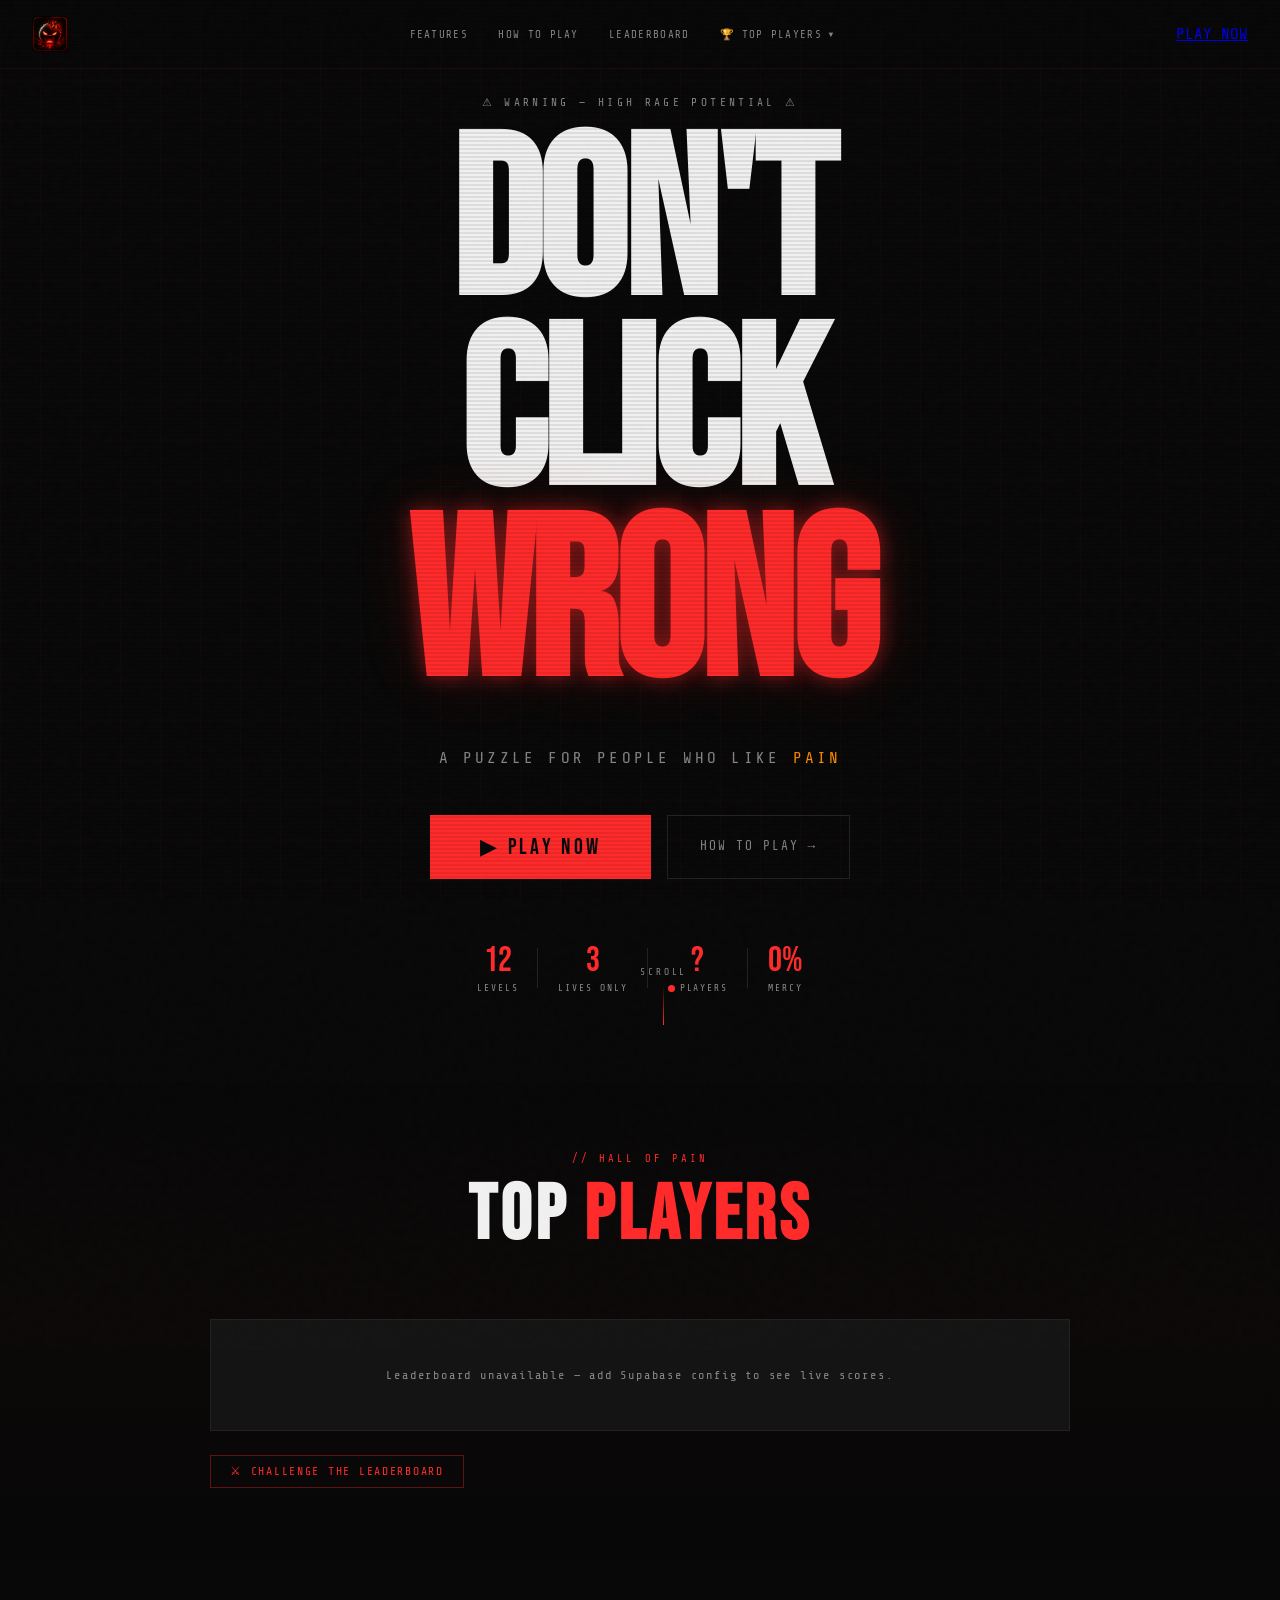
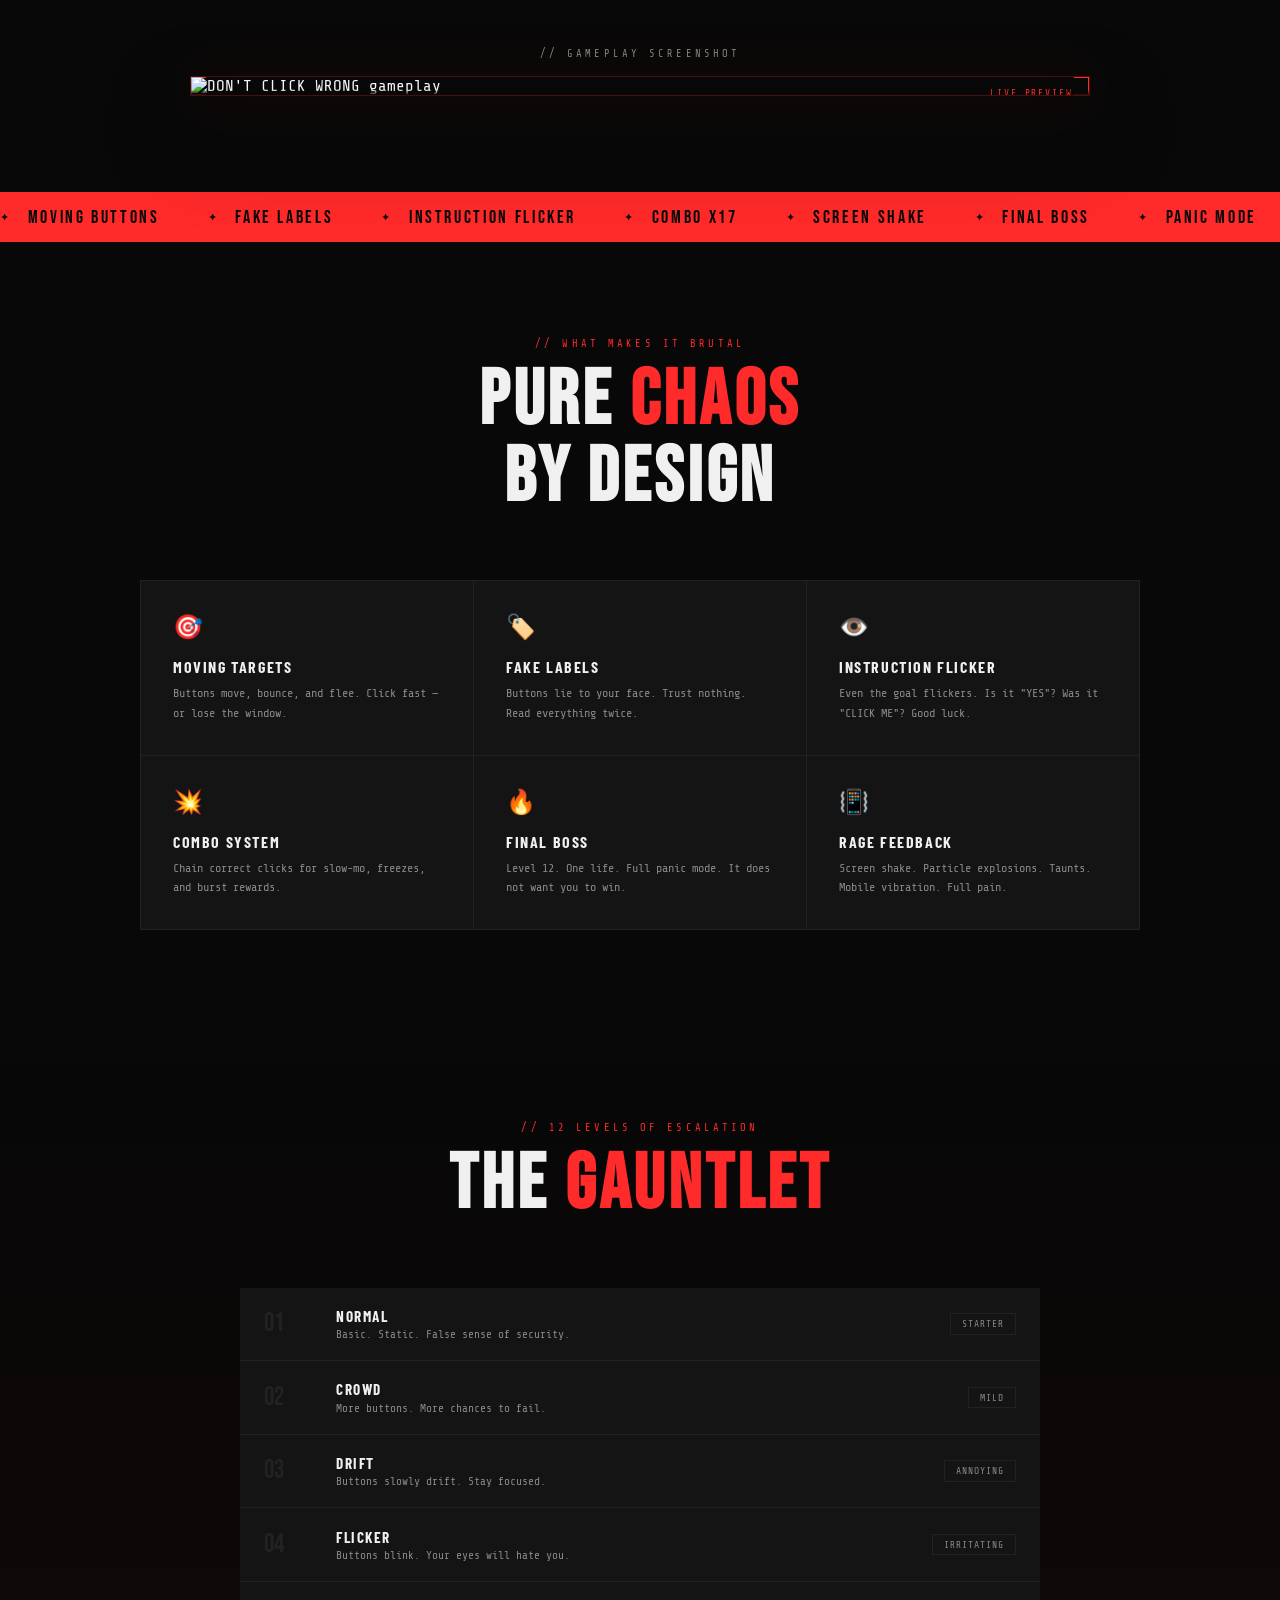
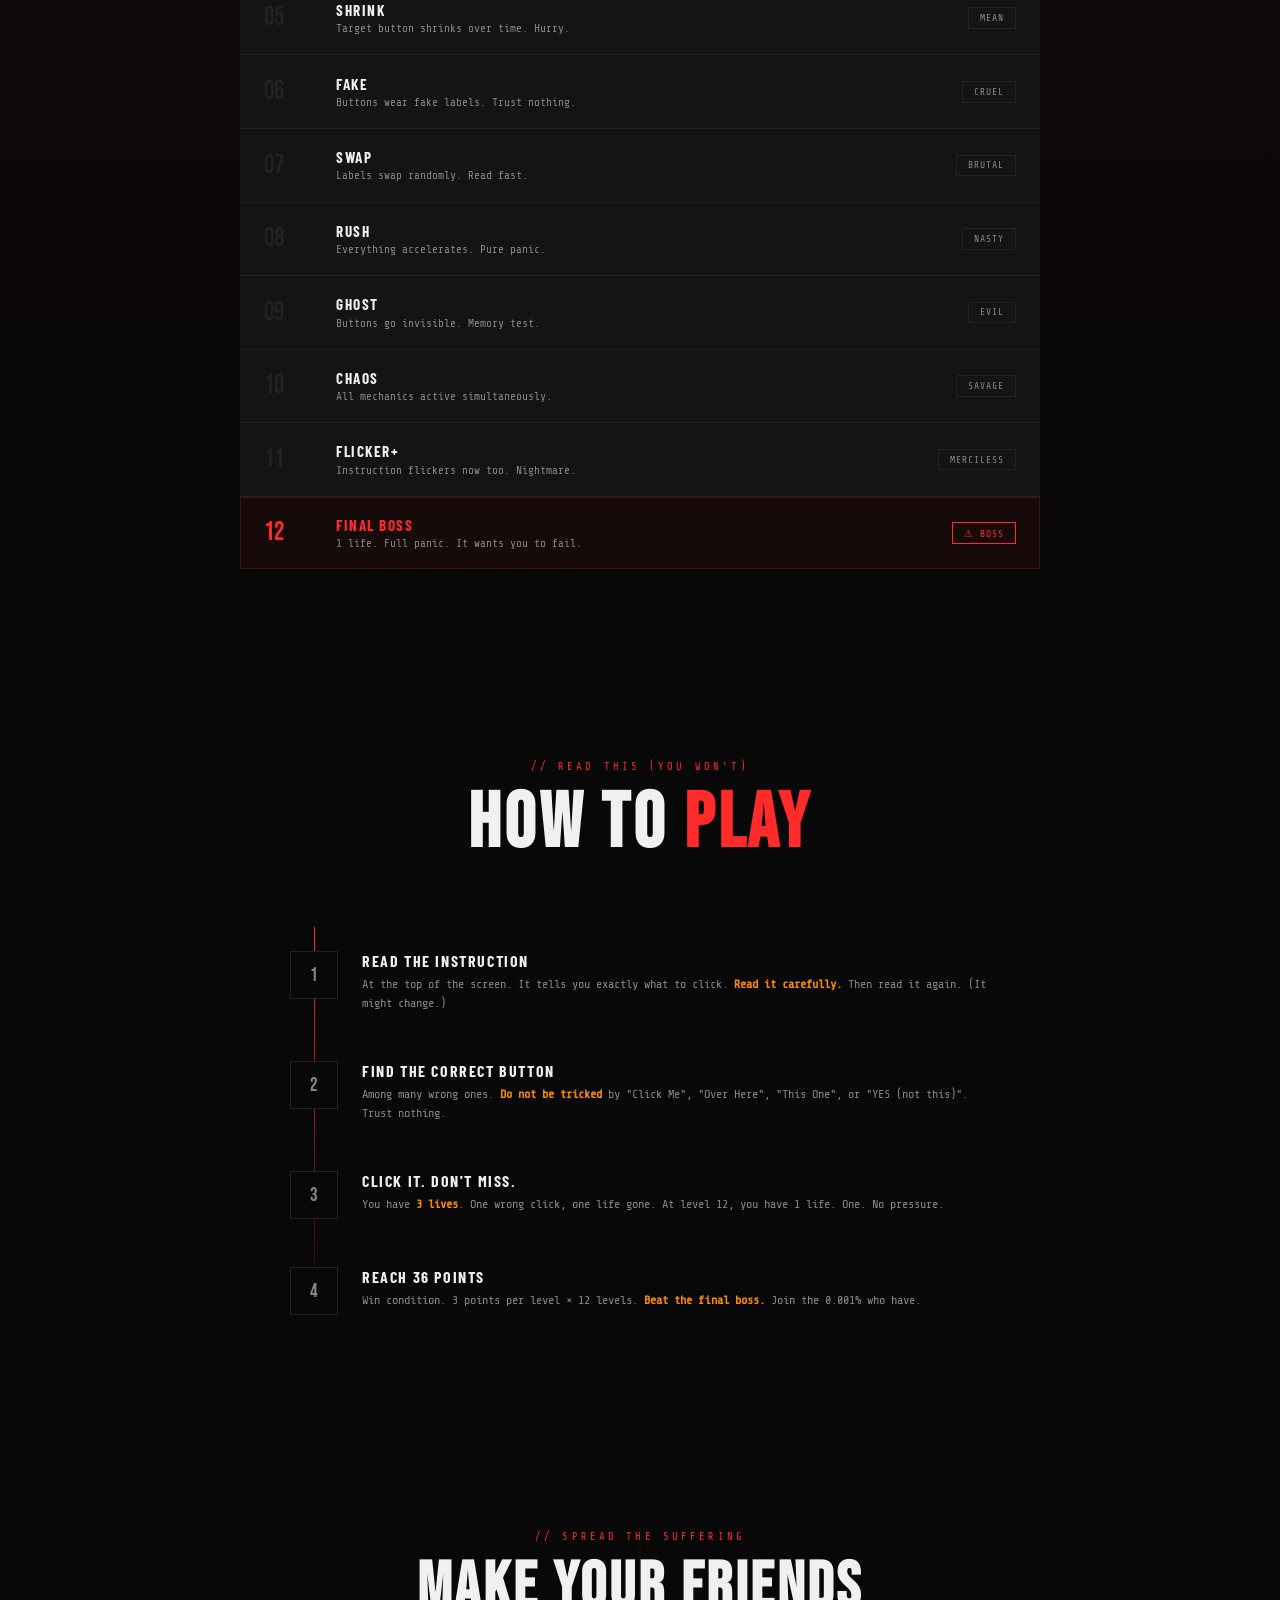
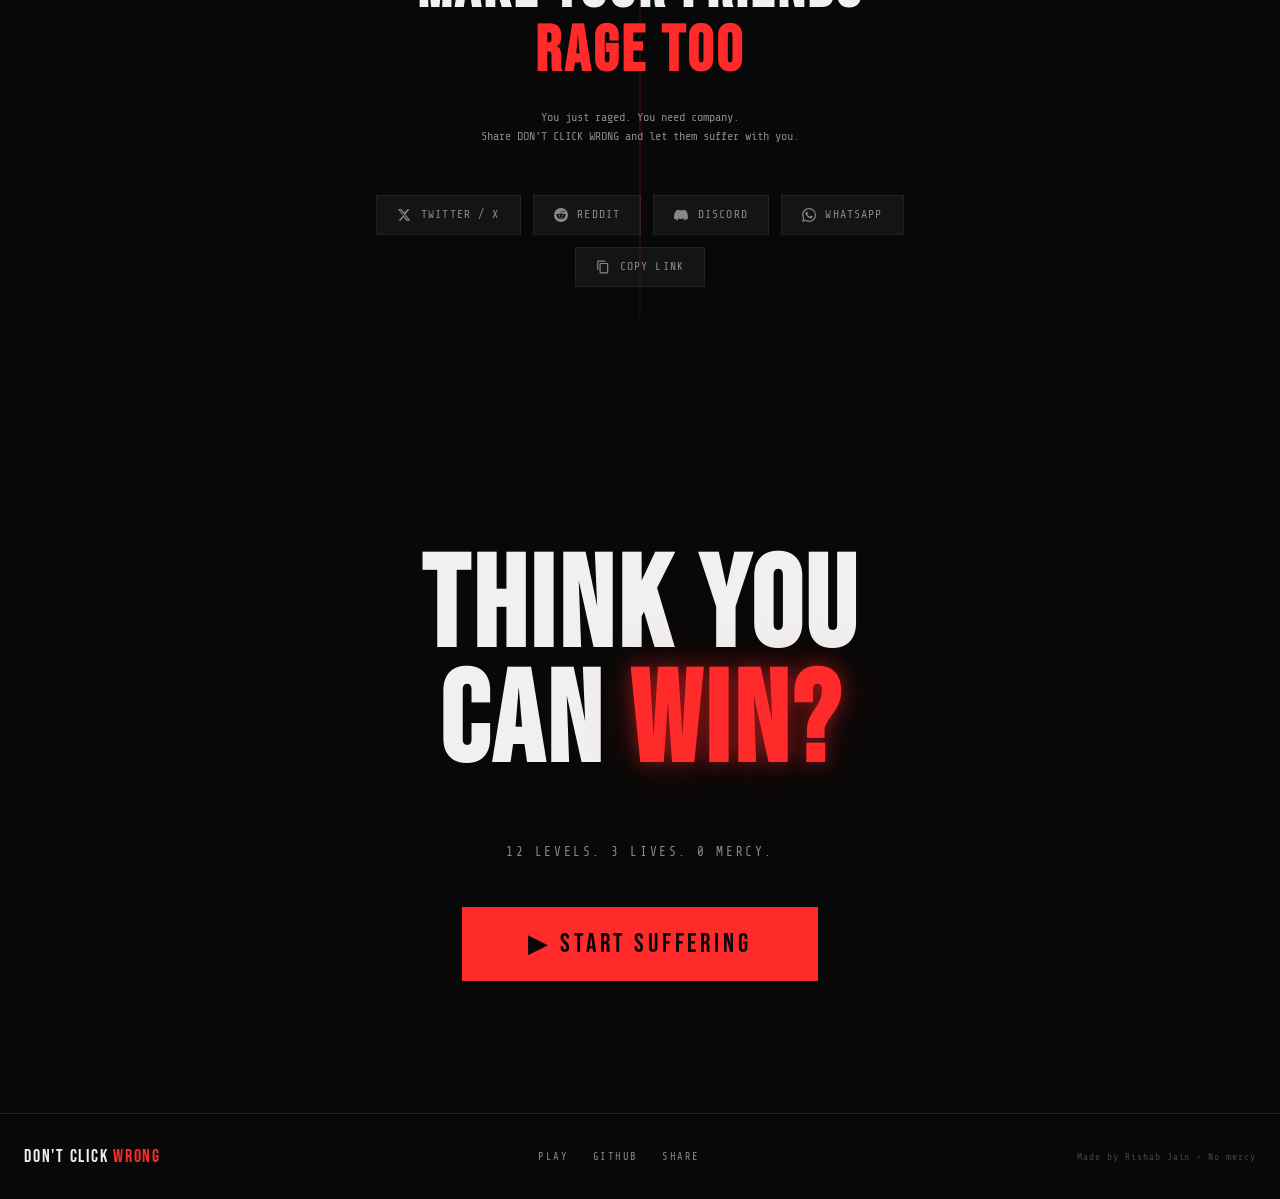
==== commit 9f8ff3d2: "Update game title and Open Graph image URL" ====
--- a/index.html
+++ b/index.html
@@ -1,13 +1,14 @@
 <!DOCTYPE html>
 <html lang="en">
 <head>
+  <link rel="icon" type="image/png" href="./favicon.png" />
   <meta charset="UTF-8" />
   <meta name="viewport" content="width=device-width, initial-scale=1.0" />
-  <title>DON'T CLICK WRONG — A Game For People Who Like Pain</title>
+  <title>DON'T CLICK WRONG — A Puzzle For People Who Like Pain</title>
   <meta name="description" content="12 levels of pure chaos. Moving buttons. Fake labels. A final boss that hates you. Can you beat it?" />
   <meta property="og:title" content="DON'T CLICK WRONG" />
   <meta property="og:description" content="A rage game that will break you. 12 levels. Click the right button. Simple. (It's not simple.)" />
-  <meta property="og:image" content="screenshot.png" />
+  <meta property="og:image" content="https://word-ragebait.vercel.app/logo.png" />
   <meta name="twitter:card" content="summary_large_image" />
   <meta name="twitter:title" content="DON'T CLICK WRONG" />
   <meta name="twitter:description" content="A rage game that will break you. Can you beat level 12?" />
